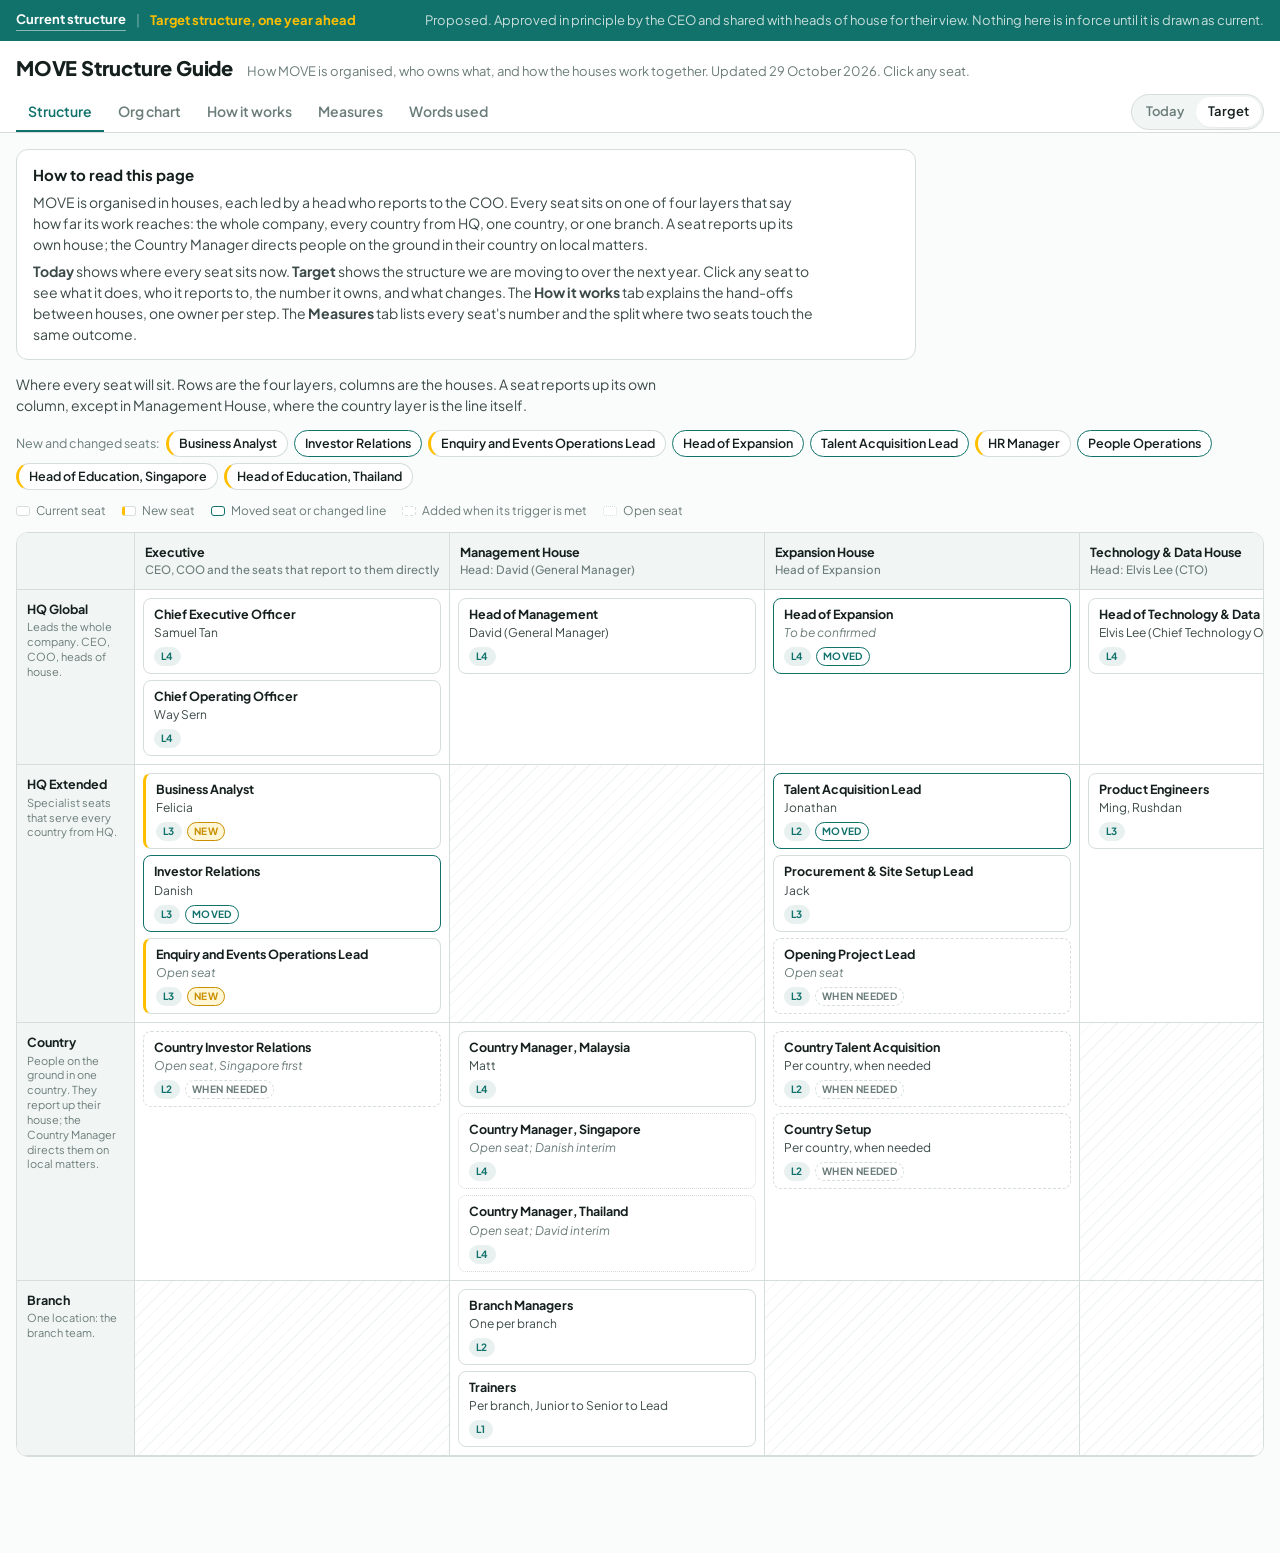
==== target.html @ ec3e0b4b "Target page: note strip no longer picks up the guide's amber note style; hero link to the target sty" ====
<!doctype html>
<html lang="en">
<head>
<meta charset="utf-8">
<meta name="viewport" content="width=device-width, initial-scale=1">
<meta name="robots" content="noindex, nofollow">
<link rel="icon" href="data:image/svg+xml,%3Csvg xmlns='http://www.w3.org/2000/svg' viewBox='0 0 32 32'%3E%3Crect width='32' height='32' rx='7' fill='%2311726B'/%3E%3C/svg%3E">
<style>[hidden]{display:none!important}</style>
</head>
<body>
<div class="sitenav"><a href="index.html">Current structure</a><span class="sep">|</span><span class="on">Target structure, one year ahead</span><span class="sitenote">Proposed. Approved in principle by the CEO and shared with heads of house for their view. Nothing here is in force until it is drawn as current.</span></div>
<style>
  .sitenav { font-family: 'Plus Jakarta Sans', -apple-system, BlinkMacSystemFont, 'Segoe UI', sans-serif; font-size: 13px; display: flex; flex-wrap: wrap; align-items: center; gap: 10px; padding: 10px max(16px, env(safe-area-inset-left, 0px)); background: #11726B; color: #E8F1F0; }
  .sitenav a { color: #fff; font-weight: 700; text-decoration: none; border-bottom: 1px solid rgba(255,255,255,.5); }
  .sitenav .sep { opacity: .5; }
  .sitenav .on { font-weight: 700; color: #FFBF00; }
  .sitenav .sitenote { flex-basis: 100%; opacity: .85; }
  @media (min-width: 900px) { .sitenav .sitenote { flex-basis: auto; margin-left: auto; text-align: right; } }
</style>
<title>MOVE Structure Guide</title>
<link rel="preconnect" href="https://fonts.googleapis.com">
<link rel="stylesheet" href="https://fonts.googleapis.com/css2?family=Plus+Jakarta+Sans:wght@400;500;600;700;800&display=swap">
<style>
  /* Layout: a layer-by-house grid (rows = the four layers, columns = houses), a drawer for the selected seat, tabs for flows, hiring order and rulings. */
  :root {
    --green: #11726B; --green-deep: #0B4F4A; --green-tint: #E8F1F0;
    --amber: #FFBF00; --amber-line: #C98F00; --amber-tint: #FFF6D6;
    --ink: #141F1E; --ink-2: #3B4A48; --muted: #6B7D7A;
    --line: #D5DEDC; --rule: #B5C2BF; --paper: #FFFFFF; --bg: #FAFBFB; --bg-2: #F1F5F4;
    --shadow: 0 1px 2px rgba(20,31,30,.04), 0 6px 20px -14px rgba(20,31,30,.18);
    --shadow-lift: 0 2px 4px rgba(20,31,30,.06), 0 14px 30px -14px rgba(20,31,30,.28);
    --font: 'Plus Jakarta Sans', -apple-system, BlinkMacSystemFont, 'Segoe UI', sans-serif;
    --radius: 10px;
  }
  @media (prefers-color-scheme: dark) {
    :root:not([data-theme="light"]) {
      color-scheme: dark;
      --green: #4FB3AA; --green-deep: #2E8B83; --green-tint: #15302D;
      --amber: #FFBF00; --amber-line: #E0B23A; --amber-tint: #3A2F10;
      --ink: #EEF3F2; --ink-2: #C2D0CE; --muted: #8FA3A0;
      --line: #273835; --rule: #3A4F4C; --paper: #121A19; --bg: #0C1312; --bg-2: #0F1816;
      --shadow: 0 1px 2px rgba(0,0,0,.4), 0 8px 24px -16px rgba(0,0,0,.8);
      --shadow-lift: 0 2px 4px rgba(0,0,0,.5), 0 16px 34px -16px rgba(0,0,0,.9);
    }
  }
  :root[data-theme="dark"] {
    color-scheme: dark;
    --green: #4FB3AA; --green-deep: #2E8B83; --green-tint: #15302D;
    --amber: #FFBF00; --amber-line: #E0B23A; --amber-tint: #3A2F10;
    --ink: #EEF3F2; --ink-2: #C2D0CE; --muted: #8FA3A0;
    --line: #273835; --rule: #3A4F4C; --paper: #121A19; --bg: #0C1312; --bg-2: #0F1816;
    --shadow: 0 1px 2px rgba(0,0,0,.4), 0 8px 24px -16px rgba(0,0,0,.8);
    --shadow-lift: 0 2px 4px rgba(0,0,0,.5), 0 16px 34px -16px rgba(0,0,0,.9);
  }
  * { box-sizing: border-box; }
  body { margin: 0; background: var(--bg); color: var(--ink); font-family: var(--font); font-size: 14px; line-height: 1.5; }
  body::before { content: ""; position: fixed; inset: 0 0 auto; height: env(safe-area-inset-top, 0px); z-index: 10; background: var(--paper); }
  .wrap { padding-left: max(16px, env(safe-area-inset-left, 0px)); padding-right: max(16px, env(safe-area-inset-right, 0px)); padding-block: 0 96px; max-width: 1480px; margin: 0 auto; }
  header.top { position: sticky; top: env(safe-area-inset-top, 0px); z-index: 5; background: var(--paper); border-bottom: 1px solid var(--line); }
  header.top .wrap { padding-block: 12px 0; }
  .brand { display: flex; align-items: baseline; gap: 14px; flex-wrap: wrap; }
  .brand h1 { margin: 0; font-size: 20px; font-weight: 800; letter-spacing: -.01em; }
  .brand .sub { color: var(--muted); font-size: 13px; }
  .bar { display: flex; align-items: center; justify-content: space-between; gap: 12px; flex-wrap: wrap; margin-top: 10px; }
  .tabs { display: flex; gap: 2px; flex-wrap: wrap; }
  .tab { appearance: none; background: none; border: 0; border-bottom: 2px solid transparent; padding: 8px 12px; font: inherit; font-weight: 600; color: var(--muted); cursor: pointer; }
  .tab[aria-selected="true"] { color: var(--green); border-bottom-color: var(--green); }
  .tab:focus-visible, button:focus-visible, select:focus-visible { outline: 2px solid var(--amber-line); outline-offset: 2px; }
  .seg { display: inline-flex; border: 1px solid var(--line); border-radius: 999px; padding: 2px; background: var(--bg-2); }
  .seg button { appearance: none; border: 0; background: none; font: inherit; font-weight: 600; font-size: 13px; padding: 5px 12px; border-radius: 999px; color: var(--muted); cursor: pointer; }
  .seg button[aria-pressed="true"] { background: var(--paper); color: var(--ink); box-shadow: var(--shadow); }

  .view { display: none; padding-top: 16px; }
  .view.active { display: block; }
  .lede { max-width: 68ch; color: var(--ink-2); margin: 0 0 14px; }
  .intro { background: var(--paper); border: 1px solid var(--line); border-radius: 12px; padding: 14px 16px; margin: 0 0 14px; max-width: 900px; }
  .intro h2 { margin: 0 0 6px; font-size: 15px; }
  .intro p { margin: 0 0 6px; color: var(--ink-2); max-width: 78ch; }
  .intro p:last-child { margin-bottom: 0; }

  .whatsnew { display: flex; flex-wrap: wrap; gap: 6px; align-items: center; margin: 0 0 12px; font-size: 12.5px; color: var(--muted); }
  .whatsnew:empty { display: none; }
  .whatsnew .wn { appearance: none; font: inherit; font-size: 12.5px; font-weight: 600; color: var(--ink); background: var(--paper); border: 1px solid var(--line); border-radius: 999px; padding: 3px 10px; cursor: pointer; }
  .whatsnew .wn.new { border-left: 3px solid var(--amber); }
  .whatsnew .wn.moved { border-color: var(--green); }
  .legend { display: flex; flex-wrap: wrap; gap: 8px 16px; font-size: 12px; color: var(--muted); margin: 0 0 12px; }
  .legend span { display: inline-flex; align-items: center; gap: 6px; }
  .legend i { width: 14px; height: 10px; border: 1px solid var(--line); border-radius: 3px; background: var(--paper); }
  .legend i.new { border-left: 3px solid var(--amber); }
  .legend i.moved { border-color: var(--green); }
  .legend i.trigger { border-style: dashed; }
  .legend i.open { border-style: dotted; }

  .gridwrap { overflow-x: auto; border: 1px solid var(--line); border-radius: 12px; background: var(--paper); }
  .grid { display: grid; grid-template-columns: 118px repeat(var(--cols), minmax(176px, 1fr)); min-width: max-content; }
  .grid > div { border-bottom: 1px solid var(--line); border-right: 1px solid var(--line); min-width: 0; }
  .grid .hh { position: sticky; top: 0; background: var(--bg-2); padding: 10px 10px; font-weight: 700; font-size: 12.5px; z-index: 1; }
  .grid .hh small { display: block; font-weight: 500; color: var(--muted); font-size: 11.5px; }
  .grid .lh { position: sticky; left: 0; background: var(--bg-2); padding: 10px; z-index: 2; }
  .grid .lh b { display: block; font-size: 12.5px; }
  .grid .lh small { display: block; color: var(--muted); font-size: 11px; line-height: 1.35; margin-top: 2px; }
  .grid .cell { padding: 8px; display: flex; flex-direction: column; gap: 6px; background: var(--paper); }
  .grid .cell.empty { background: repeating-linear-gradient(135deg, transparent 0 8px, var(--bg-2) 8px 9px); }
  .grid .corner { background: var(--bg-2); position: sticky; left: 0; top: 0; z-index: 3; }

  .seat { text-align: left; width: 100%; appearance: none; font: inherit; color: var(--ink); background: var(--paper); border: 1px solid var(--line); border-radius: 8px; padding: 7px 9px 7px 10px; cursor: pointer; display: flex; flex-direction: column; gap: 2px; position: relative; transition: box-shadow .15s, transform .15s; }
  .seat:hover { box-shadow: var(--shadow-lift); transform: translateY(-1px); }
  .seat.selected { outline: 2px solid var(--green); outline-offset: 1px; }
  .seat .r { font-weight: 700; font-size: 12.5px; line-height: 1.3; }
  .seat .h { font-size: 12px; color: var(--ink-2); }
  .seat .h.open { color: var(--muted); font-style: italic; }
  .seat .m { display: flex; gap: 5px; flex-wrap: wrap; margin-top: 3px; }
  .chip { display: inline-block; font-size: 10px; font-weight: 700; letter-spacing: .04em; text-transform: uppercase; padding: 1px 6px; border-radius: 999px; border: 1px solid var(--line); color: var(--muted); }
  .chip.lvl { color: var(--green); border-color: var(--green-tint); background: var(--green-tint); }
  .chip.new { color: var(--amber-line); border-color: var(--amber-line); background: var(--amber-tint); }
  .chip.moved { color: var(--green); border-color: var(--green); }
  .chip.trigger { border-style: dashed; }
  .chip.whatif { color: var(--paper); background: var(--green); border-color: var(--green); }
  .seat.new { border-left: 3px solid var(--amber); }
  .seat.moved { border-color: var(--green); }
  .seat.trigger { border-style: dashed; }
  .seat.open { border-style: dotted; }
  .seat.lapses { opacity: .55; }
  .seat.external, .seat.status { background: var(--bg-2); }
  .seat.whatif { box-shadow: 0 0 0 2px var(--green) inset; }

  .stack { display: none; flex-direction: column; gap: 14px; }
  .stack .house { border: 1px solid var(--line); border-radius: 12px; background: var(--paper); overflow: hidden; }
  .stack .house h3 { margin: 0; padding: 10px 12px; background: var(--bg-2); font-size: 14px; }
  .stack .house h3 small { display: block; font-weight: 500; color: var(--muted); font-size: 12px; }
  .stack .lay { padding: 8px 12px 10px; border-top: 1px solid var(--line); }
  .stack .lay .ll { font-size: 11px; text-transform: uppercase; letter-spacing: .06em; color: var(--muted); font-weight: 700; margin-bottom: 6px; }
  .stack .lay .seats { display: flex; flex-direction: column; gap: 6px; }
  @media (max-width: 760px) { .gridwrap { display: none; } .stack { display: flex; } }

  .drawer { position: fixed; top: env(safe-area-inset-top, 0px); right: 0; bottom: 0; width: min(420px, 100%); background: var(--paper); border-left: 1px solid var(--line); box-shadow: var(--shadow-lift); transform: translateX(105%); transition: transform .2s ease; z-index: 20; display: flex; flex-direction: column; padding-right: env(safe-area-inset-right, 0px); }
  .drawer.open { transform: none; }
  @media (prefers-reduced-motion: reduce) { .drawer, .seat { transition: none; } }
  .drawer .dh { padding: 14px 16px 10px; border-bottom: 1px solid var(--line); display: flex; justify-content: space-between; gap: 10px; align-items: flex-start; }
  .drawer .dh h2 { margin: 0; font-size: 17px; line-height: 1.25; }
  .drawer .dh .who { color: var(--ink-2); margin-top: 2px; }
  .drawer .close { appearance: none; border: 1px solid var(--line); background: var(--paper); border-radius: 999px; width: 30px; height: 30px; font: inherit; cursor: pointer; color: var(--ink); flex: none; }
  .drawer .db { overflow-y: auto; padding: 12px 16px 24px; display: flex; flex-direction: column; gap: 14px; }
  .kv { display: grid; grid-template-columns: 96px 1fr; gap: 4px 10px; font-size: 13px; }
  .kv dt { color: var(--muted); }
  .kv dd { margin: 0; }
  .sec h4 { margin: 0 0 6px; font-size: 11px; text-transform: uppercase; letter-spacing: .06em; color: var(--muted); }
  .sec ul { margin: 0; padding-left: 18px; }
  .sec li { margin: 3px 0; }
  .note { background: var(--amber-tint); border: 1px solid var(--amber-line); border-radius: 8px; padding: 8px 10px; font-size: 13px; }
  .note.green { background: var(--green-tint); border-color: var(--green); }
  .note.internal { background: var(--bg-2); border-color: var(--line); }
  .flowlink { display: inline-block; margin: 2px 6px 2px 0; font-size: 12.5px; font-weight: 600; color: var(--green); background: none; border: 1px solid var(--green); border-radius: 999px; padding: 3px 10px; cursor: pointer; font-family: inherit; }
  .whatif-box { border: 1px solid var(--line); border-radius: 10px; padding: 10px 12px; background: var(--bg-2); }
  .whatif-box h4 { margin: 0 0 6px; font-size: 11px; text-transform: uppercase; letter-spacing: .06em; color: var(--muted); }
  .whatif-box label { display: grid; grid-template-columns: 86px 1fr; align-items: center; gap: 8px; font-size: 13px; margin: 6px 0; }
  .whatif-box select { font: inherit; font-size: 13px; padding: 5px 8px; border: 1px solid var(--line); border-radius: 6px; background: var(--paper); color: var(--ink); min-width: 0; width: 100%; }
  .btn { appearance: none; font: inherit; font-weight: 600; font-size: 13px; padding: 6px 12px; border-radius: 8px; border: 1px solid var(--line); background: var(--paper); color: var(--ink); cursor: pointer; }
  .btn.primary { background: var(--green); border-color: var(--green); color: #fff; }
  .btn.small { font-size: 12px; padding: 4px 10px; }
  .row { display: flex; gap: 8px; flex-wrap: wrap; align-items: center; }

  .changes { position: fixed; left: 0; right: 0; bottom: 0; z-index: 15; background: var(--paper); border-top: 1px solid var(--line); box-shadow: var(--shadow-lift); padding-left: max(16px, env(safe-area-inset-left, 0px)); padding-right: max(16px, env(safe-area-inset-right, 0px)); padding-block: 10px calc(10px + env(safe-area-inset-bottom, 0px)); display: none; }
  .changes.on { display: block; }
  .changes .in { max-width: 1480px; margin: 0 auto; display: flex; gap: 10px; align-items: center; flex-wrap: wrap; justify-content: space-between; }
  .changes .list { font-size: 12.5px; color: var(--ink-2); flex: 1 1 320px; min-width: 0; }
  .changes .list div { padding: 1px 0; }
  .toast { position: fixed; left: 50%; bottom: calc(70px + env(safe-area-inset-bottom, 0px)); transform: translateX(-50%); background: var(--ink); color: var(--paper); padding: 8px 14px; border-radius: 999px; font-size: 13px; z-index: 30; }

  .flows { display: grid; grid-template-columns: 240px 1fr; gap: 16px; }
  @media (max-width: 860px) { .flows { grid-template-columns: 1fr; } }
  .flownav { display: flex; flex-direction: column; gap: 4px; }
  .flownav button { text-align: left; appearance: none; font: inherit; font-weight: 600; background: var(--paper); border: 1px solid var(--line); border-radius: 8px; padding: 8px 10px; cursor: pointer; color: var(--ink-2); }
  .flownav button[aria-selected="true"] { border-color: var(--green); color: var(--green); background: var(--green-tint); }
  .flowbody { background: var(--paper); border: 1px solid var(--line); border-radius: 12px; padding: 18px 20px; min-width: 0; }
  .flowbody h2 { margin: 0 0 4px; font-size: 19px; text-wrap: balance; }
  .flowbody .why { color: var(--ink-2); margin: 0 0 14px; max-width: 68ch; }
  .steps { list-style: none; margin: 0 0 16px; padding: 0; display: flex; flex-direction: column; gap: 0; counter-reset: s; }
  .steps li { display: grid; grid-template-columns: 34px 150px 1fr; gap: 10px; padding: 10px 0; border-top: 1px solid var(--line); align-items: start; }
  .steps li:first-child { border-top: 0; }
  .steps li::before { counter-increment: s; content: counter(s); width: 26px; height: 26px; border-radius: 999px; background: var(--green-tint); color: var(--green); font-weight: 800; font-size: 12.5px; display: grid; place-items: center; }
  .steps .own { font-weight: 700; font-size: 13px; }
  .steps .act { color: var(--ink-2); min-width: 0; }
  @media (max-width: 560px) { .steps li { grid-template-columns: 30px 1fr; } .steps .act { grid-column: 2; } }
  .rules h4 { margin: 0 0 6px; font-size: 11px; text-transform: uppercase; letter-spacing: .06em; color: var(--muted); }
  .rules ul { margin: 0; padding-left: 18px; }
  .rules li { margin: 4px 0; max-width: 72ch; }
  .layers { display: grid; grid-template-columns: repeat(auto-fit, minmax(210px, 1fr)); gap: 10px; margin-bottom: 14px; }
  .layers .lc { border: 1px solid var(--line); border-radius: 10px; padding: 10px 12px; background: var(--bg-2); }
  .layers .lc b { display: block; margin-bottom: 2px; }
  .layers .lc small { color: var(--muted); display: block; }
  .layers .lc p { margin: 6px 0 0; font-size: 13px; color: var(--ink-2); }

  .hire { list-style: none; margin: 0; padding: 0; display: flex; flex-direction: column; gap: 8px; }
  .hire li { display: grid; grid-template-columns: 34px 1fr; gap: 10px; background: var(--paper); border: 1px solid var(--line); border-radius: 10px; padding: 10px 12px; }
  .hire .n { width: 26px; height: 26px; border-radius: 999px; background: var(--green); color: #fff; font-weight: 800; display: grid; place-items: center; font-size: 12.5px; }
  .hire .t { font-weight: 700; }
  .hire .t small { font-weight: 500; color: var(--muted); margin-left: 6px; }
  .hire p { margin: 3px 0 0; color: var(--ink-2); max-width: 78ch; }
  .hire .trig { margin-top: 4px; font-size: 12.5px; }
  .hire .trig b { color: var(--amber-line); }

  table.rul { width: 100%; border-collapse: collapse; background: var(--paper); border: 1px solid var(--line); border-radius: 12px; overflow: hidden; font-size: 13px; }
  table.rul th, table.rul td { text-align: left; padding: 9px 11px; border-bottom: 1px solid var(--line); vertical-align: top; }
  table.rul th { background: var(--bg-2); font-size: 11.5px; text-transform: uppercase; letter-spacing: .05em; color: var(--muted); }
  .tablewrap { overflow-x: auto; }
  .src { font-size: 12px; color: var(--muted); margin-top: 16px; max-width: 80ch; }
  /* org chart tree */
  .legend .zoom { margin-left: auto; gap: 4px; }
  .ocwrap { overflow: auto; border: 1px solid var(--line); border-radius: 12px; background: var(--paper); padding: 18px; }
  .ocscale { transform-origin: top left; }
  .oc { position: relative; display: inline-block; min-width: 100%; }
  .oclines { position: absolute; inset: 0; width: 100%; height: 100%; pointer-events: none; overflow: visible; }
  .oclines path { fill: none; stroke: var(--rule, #C3CECC); stroke-width: 1.5; }
  .oclines path.dashed { stroke-dasharray: 4 4; }
  .octop { display: flex; flex-direction: column; align-items: center; gap: 28px; position: relative; }
  .ocrow { display: flex; gap: 16px; align-items: flex-start; justify-content: center; }
  .occols { display: flex; gap: 14px; align-items: flex-start; }
  .occol { width: 178px; flex: none; display: flex; flex-direction: column; gap: 8px; }
  .ochouse { font-size: 10.5px; font-weight: 800; letter-spacing: .08em; text-transform: uppercase; color: var(--green); border-bottom: 2px solid var(--green); padding-bottom: 3px; margin-bottom: 2px; min-height: 30px; display: flex; align-items: flex-end; }
  .ochouse.plain { color: var(--muted); border-bottom-color: var(--line); }
  .ob { text-align: left; appearance: none; font: inherit; color: var(--ink); background: var(--paper); border: 1px solid var(--line); border-radius: 8px; padding: 6px 8px; cursor: pointer; display: flex; flex-direction: column; gap: 1px; width: 178px; }
  .ob:hover { box-shadow: var(--shadow-lift); }
  .ob .r { font-weight: 700; font-size: 12px; line-height: 1.25; }
  .ob .h { font-size: 11px; color: var(--ink-2); line-height: 1.3; }
  .ob .h.open { color: var(--muted); font-style: italic; }
  .ob .hat { font-size: 10px; color: var(--muted); border-top: 1px dashed var(--line); margin-top: 3px; padding-top: 2px; }
  .ob .m { display: flex; gap: 4px; flex-wrap: wrap; margin-top: 2px; }
  .ob.head { background: var(--green-tint); border-color: var(--green); }
  .ob.exec { background: var(--green); border-color: var(--green); color: #fff; }
  .ob.exec .h { color: #E8F1F0; }
  .ob.exec .chip.lvl { background: rgba(255,255,255,.18); color: #fff; border-color: transparent; }
  .ob.new { border-left: 3px solid var(--amber); }
  .ob.moved { border-color: var(--green); border-width: 1.5px; }
  .ob.trigger { border-style: dashed; }
  .ob.open { border-style: dotted; }
  .ob.lapses { opacity: .55; }
  .ob.external { background: var(--bg-2); }
  .ob.d1 { width: 164px; margin-left: 14px; }
  .ob.d2 { width: 150px; margin-left: 28px; }
  .ob.d3 { width: 136px; margin-left: 42px; }
  .ob.d4 { width: 122px; margin-left: 56px; }
  .mh { font-size: 14px; margin: 18px 0 8px; }
  .bn { display: grid; grid-template-columns: repeat(auto-fit, minmax(300px, 1fr)); gap: 10px; }
  .bn div.card { background: var(--paper); border: 1px solid var(--line); border-radius: 10px; padding: 12px 14px; font-size: 13px; }
  .bn .card b { display: block; font-size: 14px; margin-bottom: 4px; }
  .bn .card p { margin: 4px 0; color: var(--ink-2); }
  .bn .card p em { font-style: normal; color: var(--muted); }
  .sbbar { display: flex; justify-content: space-between; gap: 12px; flex-wrap: wrap; align-items: center; margin: 0 0 10px; }
  .sbform { display: flex; gap: 6px; flex-wrap: wrap; align-items: center; }
  .sbform input, .sbform select, .sbedit input { font: inherit; font-size: 13px; padding: 6px 8px; border: 1px solid var(--line); border-radius: 6px; background: var(--paper); color: var(--ink); min-width: 0; }
  .sbform input { width: 200px; max-width: 100%; }
  .sbedit { display: flex; gap: 6px; flex-wrap: wrap; align-items: center; background: var(--green-tint); border: 1px solid var(--green); border-radius: 10px; padding: 8px 10px; margin: 0 0 10px; font-size: 13px; }
  .sbedit input { width: 180px; }
  .sbwrap { overflow-x: auto; border: 1px solid var(--line); border-radius: 12px; background: var(--paper); }
  .seat.draft { border-left: 3px solid var(--amber); border-style: dashed; }
  .seat.picked { outline: 2px solid var(--green); outline-offset: 1px; }
  .seat[draggable="true"] { cursor: grab; }
  .grid .cell.over { background: var(--green-tint); }
  .grid .cell.target { cursor: copy; }
  .kpi-list { margin: 0; padding-left: 18px; }
  .kpi-list li { margin: 3px 0; }
  .glossary { display: grid; grid-template-columns: repeat(auto-fit, minmax(260px, 1fr)); gap: 10px; }
  .glossary div { background: var(--paper); border: 1px solid var(--line); border-radius: 10px; padding: 10px 12px; font-size: 13px; }
  .glossary b { display: block; margin-bottom: 2px; }
</style>

<header class="top">
  <div class="wrap">
    <div class="brand">
      <h1 id="pageTitle">MOVE Structure Explorer</h1>
      <span class="sub" id="pageSub"></span>
    </div>
    <div class="bar">
      <div class="tabs" role="tablist">
        <button class="tab" role="tab" data-view="structure" aria-selected="true">Structure</button>
        <button class="tab" role="tab" data-view="orgchart" aria-selected="false">Org chart</button>
        <button class="tab" role="tab" data-view="flows" aria-selected="false">How it works</button>
        <button class="tab" role="tab" data-view="measures" aria-selected="false">Measures</button>
        <button class="tab" role="tab" data-view="glossary" aria-selected="false">Words used</button>

      </div>
      <div class="seg" id="modeSeg" role="group" aria-label="View">
        <button id="modeToday" aria-pressed="false">Today</button>
        <button id="modeTarget" aria-pressed="true">Target</button>
      </div>
    </div>
  </div>
</header>

<div class="wrap">
  <section class="view active" id="view-structure">
    <div class="intro">
      <h2>How to read this page</h2>
      <p>MOVE is organised in houses, each led by a head who reports to the COO. Every seat sits on one of four layers that say how far its work reaches: the whole company, every country from HQ, one country, or one branch. A seat reports up its own house; the Country Manager directs people on the ground in their country on local matters.</p>
      <p><b>Today</b> shows where every seat sits now. <b>Target</b> shows the structure we are moving to over the next year. Click any seat to see what it does, who it reports to, the number it owns, and what changes. The <b>How it works</b> tab explains the hand-offs between houses, one owner per step. The <b>Measures</b> tab lists every seat's number and the split where two seats touch the same outcome.</p>
    </div>
    <p class="lede" id="structureLede"></p>
    <div class="whatsnew" id="whatsnew"></div>
    <div class="legend">
      <span><i></i> Current seat</span>
      <span><i class="new"></i> New seat</span>
      <span><i class="moved"></i> Moved seat or changed line</span>
      <span><i class="trigger"></i> Added when its trigger is met</span>
      <span><i class="open"></i> Open seat</span>
    </div>
    <div class="gridwrap"><div class="grid" id="grid"></div></div>
    <div class="stack" id="stack"></div>
  </section>

  <section class="view" id="view-orgchart">
    <p class="lede" id="ocLede">The same seats drawn as a tree with reporting lines. Each house stacks downward under its head; a line from the left edge of a box leads to the seats that report to it. Click any box for its card.</p>
    <div class="legend">
      <span><i></i> Current seat</span>
      <span><i class="new"></i> New seat</span>
      <span><i class="moved"></i> Moved seat or changed line</span>
      <span><i class="trigger"></i> Added when its trigger is met</span>
      <span><i class="open"></i> Open seat</span>
      <span class="zoom">Zoom <button class="btn small" data-zoom="0.6" type="button">60%</button><button class="btn small" data-zoom="0.8" type="button">80%</button><button class="btn small" data-zoom="1" type="button">100%</button></span>
    </div>
    <div class="ocwrap"><div class="ocscale" id="ocScale"><div class="oc" id="oc"><svg class="oclines" id="ocLines"></svg></div></div></div>
    <p class="src">Country specialists in every house report up their own house; the Country Manager of their country directs them on local matters. Edu-trainers are based in branches and take branch matters from the Branch Manager. Branch Pioneer is a status a Branch Manager carries, not a seat.</p>
  </section>

  <section class="view" id="view-flows">
    <p class="lede">The hand-offs that make the structure work. Each chain has one owner per step, so a hand-over is never a gap. Every seat's card links to the chains it takes part in.</p>
    <div class="flows">
      <nav class="flownav" id="flownav"></nav>
      <article class="flowbody" id="flowbody"></article>
    </div>
  </section>

  <section class="view" id="view-measures">
    <p class="lede">Every seat owns its numbers, and no number has two owners. For each seat, its own outcomes come first (what it holds whatever anyone else does), then what it owes another seat by a date. Where two seats touch the same outcome, the split below says which part each one owns, so the two numbers pull in the same direction instead of against each other.</p>
    <h3 class="mh">The number each seat owns</h3>
    <div class="tablewrap"><table class="rul" id="kpiTable"><thead><tr><th>Seat</th><th>House</th><th>Owns the number for</th></tr></thead><tbody></tbody></table></div>
    <h3 class="mh">Where two seats touch the same outcome</h3>
    <div class="tablewrap"><table class="rul" id="conflictTable"><thead><tr><th>Outcome</th><th>Seat A owns</th><th>Seat B owns</th><th>Why the split holds</th></tr></thead><tbody></tbody></table></div>
  </section>

  <section class="view" id="view-glossary">
    <p class="lede">Short definitions of the words this page uses.</p>
    <div class="glossary" id="glossary"></div>
  </section>


</div>

<aside class="drawer" id="drawer" aria-hidden="true">
  <div class="dh">
    <div><h2 id="dTitle"></h2><div class="who" id="dWho"></div></div>
    <button class="close" id="dClose" aria-label="Close">×</button>
  </div>
  <div class="db" id="dBody"></div>
</aside>

<div class="changes" id="changes">
  <div class="in">
    <div class="list" id="changeList"></div>
    <div class="row">
      <button class="btn small" id="copyChanges">Copy changes</button>
      <button class="btn small" id="resetChanges">Reset</button>
    </div>
  </div>
</div>

<script>
(function () {
  'use strict';

  // 'leadership' shows everything, including open personnel questions, the hiring order and the rulings.
  // 'team' shows the structure and how it works, in plain language, with nothing that is still being decided about a named person.
  const AUDIENCE = 'team';
  const TEAM = AUDIENCE === 'team';

  // DATA START (built from the leadership source; do not edit here)
  const LAYERS = [
   {
    "id": "global",
    "name": "HQ Global",
    "sub": "Leads the whole company. CEO, COO, heads of house."
   },
   {
    "id": "extended",
    "name": "HQ Extended",
    "sub": "Specialist seats that serve every country from HQ."
   },
   {
    "id": "country",
    "name": "Country",
    "sub": "People on the ground in one country. They report up their house; the Country Manager directs them on local matters."
   },
   {
    "id": "branch",
    "name": "Branch",
    "sub": "One location: the branch team."
   }
  ];
  const HOUSES = [
   {
    "id": "exec",
    "name": "Executive",
    "sub": "CEO, COO and the seats that report to them directly"
   },
   {
    "id": "mgmt",
    "name": "Management House",
    "sub": "Head: David (General Manager)"
   },
   {
    "id": "exp",
    "name": "Expansion House",
    "sub": "Head of Expansion"
   },
   {
    "id": "tech",
    "name": "Technology & Data House",
    "sub": "Head: Elvis Lee (CTO)"
   },
   {
    "id": "mkt",
    "name": "Marketing House",
    "sub": "Head: Hitomi (Marketing Director)"
   },
   {
    "id": "fin",
    "name": "Finance House",
    "sub": "Head: Jason (Finance Director)"
   },
   {
    "id": "pc",
    "name": "People & Culture House",
    "sub": "Head: Jamie (P&C Director)"
   },
   {
    "id": "edu",
    "name": "Education House",
    "sub": "Head: the Education Council"
   }
  ];
  const SEATS = [
   {
    "id": "ceo",
    "role": "Chief Executive Officer",
    "holder": "Samuel Tan",
    "house": "exec",
    "layer": "global",
    "level": "L4",
    "reportsTo": "Board",
    "status": "current",
    "today": {},
    "about": "Sets the strategy, holds the external relationships and the board, and approves the shape of the company: any new head-of-house seat, any seat reporting to the CEO or the COO, pay above the band for a tier, and any scheme that binds more than one role.",
    "duties": [
     "Spokesperson for press and investors at group level.",
     "Approves the target chart on this page."
    ]
   },
   {
    "id": "coo",
    "role": "Chief Operating Officer",
    "holder": "Way Sern",
    "house": "exec",
    "layer": "global",
    "level": "L4",
    "reportsTo": "CEO",
    "status": "current",
    "today": {},
    "about": "Every house reports to the COO. Approves seats inside a house within the agreed headcount and budget, sets the pay bands, and settles anything two heads of house cannot settle between them.",
    "duties": [
     "Owns the operating model: who owns what, and how work moves between houses.",
     "Three seats report here directly besides the heads of house: the Business Analyst, Investor Relations, and the Enquiry and Events Operations Lead."
    ]
   },
   {
    "id": "ba",
    "role": "Business Analyst",
    "holder": "Felicia",
    "house": "exec",
    "layer": "extended",
    "level": "L3",
    "reportsTo": "COO",
    "status": "new",
    "today": null,
    "about": "A six-month assignment, reviewed at month three, holding at most two projects at a time. The analyst maps how a piece of work actually runs, measures it, names the gap, proposes the owner and the fix, writes it down, and checks later that it held. The analyst proposes; the head of house decides; the COO settles anything that crosses houses.",
    "duties": [
     "Project 1: the opening requisition and launch calendar as a working tool, with every stage gate and its owner, so each new location runs off the same calendar.",
     "Project 2: the enquiry routing table, the monthly enquiry measures and the test run after each Captain change, held until the Enquiry and Events Operations Lead is in seat and handed over on that person's first day."
    ],
    "caretaker": "May hold a piece of work that has no owner for at most 60 days, with a named head of house taking it over on a date set on day one.",
    "flows": [
     "opening",
     "enquiries"
    ]
   },
   {
    "id": "ir",
    "role": "Investor Relations",
    "holder": "Danish",
    "house": "exec",
    "layer": "extended",
    "level": "L3",
    "reportsTo": "COO",
    "status": "moved",
    "today": {
     "house": "exp",
     "layer": "extended",
     "reportsTo": "Head of Expansion"
    },
    "about": "Owns the investor relationship for the life of every branch: finding, qualifying, pitching and closing investors for each opening, then the reporting, studio tours, investor events and any change of stake afterwards. A seat under the COO rather than part of Expansion or Finance, because Expansion's job ends on opening day and Finance's job is the numbers and the controls. It becomes a house only when it has three permanent people and its own budget line.",
    "duties": [
     "Accountable for the capital being in place by the date in Expansion's requisition.",
     "Takes the instrument, the entity and the controls from Finance before a raise, and the branch numbers from Finance on a fixed date each month afterwards.",
     "Leads investor meets, open days and studio tours; the country team hosts them.",
     "Serves the sister company Tribuo on request under a service agreement, with MOVE's needs first."
    ],
    "country": "A second Investor Relations person based where the raises are, Singapore first, once raises or investor events run in two countries in the same quarter. The lead keeps the investor register, the pitch standard and the reporting; the country person runs the raise and the events there.",
    "flows": [
     "capital",
     "opening"
    ]
   },
   {
    "id": "ir_c",
    "role": "Country Investor Relations",
    "holder": "Open seat, Singapore first",
    "house": "exec",
    "layer": "country",
    "level": "L2",
    "reportsTo": "Investor Relations",
    "status": "trigger",
    "today": null,
    "about": "A second Investor Relations person based in the country where the raises are. Runs the raise, the investor meets, open days and studio tours there to the lead's standard; the lead keeps the investor register, the pitch standard and the reporting. Until the seat exists, the Country Manager's team hosts events when Investor Relations asks, and local compliance sits with Finance's country entity.",
    "trigger": "Raises or investor events in two countries in the same quarter, which the 2027 opening plan already implies. Expected early 2027, Singapore first."
   },
   {
    "id": "hom",
    "role": "Head of Management",
    "holder": "David (General Manager)",
    "house": "mgmt",
    "layer": "global",
    "level": "L4",
    "reportsTo": "COO",
    "status": "current",
    "today": {},
    "about": "Runs the branches through the Country Managers and owns the client journey from enrolment to renewal. Appoints the Branch Manager for every new location and co-signs every new site with Expansion.",
    "duties": [
     "Holds the Thailand Country Manager seat until it is filled.",
     "Country Managers own and answer new enquiries; the Enquiry and Events Operations Lead, under the COO, runs the routing and the response rule they work to."
    ]
   },
   {
    "id": "eeo",
    "role": "Enquiry and Events Operations Lead",
    "holder": "Open seat",
    "house": "exec",
    "layer": "extended",
    "level": "L3",
    "reportsTo": "COO",
    "status": "new",
    "today": null,
    "about": "One operations seat for the two things every house touches but nobody ran: enquiries and events. It owns the system and the logistics; the content stays with whoever the enquiry or the event belongs to. It coordinates with every enquiry owner and every requesting house, routes and directs, and is measured on its own numbers: response rule met, routing accuracy, events delivered to brief. It does not answer enquiries, and it does not run an event's programme. A direct seat under the COO, because it serves every house and no single house owns it.",
    "scale": "The seat plans; it does not host. Every event has a named on-the-day lead from the country team (the Country Manager's team, or Talent Acquisition's country person for a career day), who runs the run-sheet on site. The seat prepares each event remotely from the playbook, holds a checklist call with each on-the-day lead the day before, is on call during the event, and collects the report after. Three seminars in three countries on one weekend are three run-sheets and three on-the-day leads, not three flights. The seat travels only for a first-of-its-kind event or a format it is still writing the playbook for. That is why the Country Manager directs country people on local matters: the country team has to own the day.",
    "career": "From here the seat can grow three ways. Up: Head of Client Experience, leading a response team and an events team if the volume ever justifies them (a house when it reaches three permanent people with a budget line). Across: Country Manager, because the seat learns every enquiry type, every branch and every client journey. Sideways: the coordination lane, Opening Project Lead or Business Analyst. On the Growth Map the seat is L3; a team lead is L4.",
    "duties": [
     "Enquiries: the routing table (which type of enquiry goes to which owner), the response rule across every inbox and the check that it is met, the automation and Captain content, the change log, and the monthly measures.",
     "Events: the one calendar for the company; the playbook for setting an event up (venue, seating, AV, materials, run-sheet, roles on the day); registration through the standard form with the consent gate; the enquiry side of every event (registration link, routing and auto-replies in Chatwoot); coordination with the country team on the day; attendance and outcome reported afterwards.",
     "How a request works: the house that wants the event brings the brief, the speakers and the content (Talent Acquisition for a career day, Marketing for a client seminar, Education for a coach workshop). This seat turns the brief into the date, the venue, the registration link, the Chatwoot set-up and the run-sheet, and hands back a report.",
     "Writes what is needed; Technology & Data builds it. Splits into two seats when events run weekly in more than one country."
    ],
    "flows": [
     "enquiries",
     "events"
    ]
   },
   {
    "id": "cm_my",
    "role": "Country Manager, Malaysia",
    "holder": "Matt",
    "house": "mgmt",
    "layer": "country",
    "level": "L4",
    "reportsTo": "Head of Management",
    "status": "current",
    "today": {},
    "about": "Senior-most Country Manager. Runs the Malaysian branches through the Branch Managers and owns conversion, renewal and branch performance there. Owns and answers new enquiries for Malaysia.",
    "duties": [
     "Co-signs new sites in Malaysia with Expansion.",
     "Directs people on the ground from other houses on local matters.",
     "Raises replacement and growth headcount requests to Talent Acquisition."
    ]
   },
   {
    "id": "cm_sg",
    "role": "Country Manager, Singapore",
    "holder": "Open seat; Danish interim",
    "house": "mgmt",
    "layer": "country",
    "level": "L4",
    "reportsTo": "Head of Management",
    "status": "open",
    "today": {},
    "about": "Runs the Singapore branches through the Branch Managers once filled, and owns and answers new enquiries for Singapore. Until then Danish holds it."
   },
   {
    "id": "cm_th",
    "role": "Country Manager, Thailand",
    "holder": "Open seat; David interim",
    "house": "mgmt",
    "layer": "country",
    "level": "L4",
    "reportsTo": "Head of Management",
    "status": "open",
    "today": {},
    "about": "Runs the Thai branches through the Branch Managers once filled. David holds it until then and delegates the Thailand enquiry seat to Wiwit. Filling it is the trigger for every Thailand country specialist in other houses.",
    "trigger": "Target: in seat before the first 2027 opening in Thailand, with the Head of Education, Thailand appointed alongside. The search starts once the Singapore seat is settled."
   },
   {
    "id": "bm",
    "role": "Branch Managers",
    "holder": "One per branch",
    "house": "mgmt",
    "layer": "branch",
    "level": "L2",
    "reportsTo": "Country Manager",
    "status": "current",
    "today": {},
    "about": "Runs the branch: the team, the schedule, conduct and the numbers. Decides who is hired for the branch after the manager interview; Education's proficiency test is a pass-or-fail gate before that. Directs the whole branch team on branch matters, including the Edu-trainer based there.",
    "duties": [
     "Once a new site is confirmed, Management appoints which manager becomes Branch Manager of that location. The manager stays under the Country Manager throughout the opening and is paid as normal. Branch Pioneer is a status the manager carries, not a seat.",
     "Pre-launch sales and the first clients of a new location sit with the appointed Branch Manager and the Country Manager.",
     "The manager walks the unit and never signs the tenancy."
    ],
    "flows": [
     "opening"
    ]
   },
   {
    "id": "tr",
    "role": "Trainers",
    "holder": "Per branch, Junior to Senior to Lead",
    "house": "mgmt",
    "layer": "branch",
    "level": "L1",
    "reportsTo": "Branch Manager",
    "status": "current",
    "today": {},
    "about": "Coaches clients. The coaching method comes from Education through the branch Edu-trainer; doing the job to standard is trained by Management."
   },
   {
    "id": "hoe",
    "role": "Head of Expansion",
    "holder": "To be confirmed",
    "house": "exp",
    "layer": "global",
    "level": "L4",
    "reportsTo": "COO",
    "status": "moved",
    "today": {
     "reportsTo": "COO"
    },
    "about": "Owns where and when MOVE opens next: the location strategy and the pipeline of sites and countries, the site decision with Management's co-sign, the opening budget, and the dated requisition for every opening (site, date, capital need, coaches by date). Decides go or no-go at each gate and hands the branch to Management on opening day. Accountable for opening on time. Day-to-day execution sits with Procurement & Site Setup and the Opening Project Lead; until that seat exists, the head also tracks every stage.",
    "duties": [
     "Standing goal: studios opened per year, with the pipeline of sites behind it.",
     "Line manager of Talent Acquisition, Procurement & Site Setup and the Opening Project Lead.",
     "Leads the investor pitch with Investor Relations alongside; does not own the Investor Relations seat."
    ],
    "flows": [
     "opening",
     "capital",
     "talent"
    ]
   },
   {
    "id": "ta",
    "role": "Talent Acquisition Lead",
    "holder": "Jonathan",
    "house": "exp",
    "layer": "extended",
    "level": "L2",
    "reportsTo": "Head of Expansion",
    "status": "moved",
    "today": {
     "house": "pc",
     "layer": "extended",
     "reportsTo": "Head of People & Culture"
    },
    "about": "Works like a recruitment agency inside the company. Takes headcount requests from Expansion (new openings) and from Management (replacements and growth), finds candidates, and delivers them to the hiring gates. Its number is hires who pass the gates and sign, against the requests, by the date.",
    "duties": [
     "Sourcing: campaigns, ads, social media, career days and physical seminars, and partnerships with universities, sports clubs and fitness communities.",
     "Country people, or coach-contractors hosting career talks, do the on-the-ground part in each country.",
     "Refill: a hire who leaves inside probation is replaced without counting again.",
     "Marketing supports the campaigns as a service.",
     "Serves the sister company Tribuo on request under a service agreement, with MOVE's needs first."
    ],
    "flows": [
     "talent",
     "opening"
    ]
   },
   {
    "id": "setup",
    "role": "Procurement & Site Setup Lead",
    "holder": "Jack",
    "house": "exp",
    "layer": "extended",
    "level": "L3",
    "reportsTo": "Head of Expansion",
    "status": "current",
    "today": {},
    "about": "Site scouting support, fit-out, procurement and setup for every opening, in every country, from HQ. Runs the tenancy process for each site: negotiates the terms with the landlord, puts the commitment to Finance for its check under the Approval Limits Policy, and arranges the signature by the entity's authorised signatory, who is a director. The appointed Branch Manager walks the unit and never signs. Country setup people sit under this seat once a country has openings dated.",
    "flows": [
     "opening"
    ]
   },
   {
    "id": "opl",
    "role": "Opening Project Lead",
    "holder": "Open seat",
    "house": "exp",
    "layer": "extended",
    "level": "L3",
    "reportsTo": "Head of Expansion",
    "status": "trigger",
    "today": null,
    "about": "The one person with visibility of every opening at every stage. Keeps the launch calendar and the stage gates for each location: site confirmed and co-signed by Management, capital approved by Finance and raised, tenancy signed, procurement and fit-out on schedule, Branch Manager appointed, Edu-trainer and founding coaches delivered, licences in hand, opening date held. Chases each owner, reports status weekly, and escalates a slip to the Head of Expansion. Coordinates; decides nothing. Pre-launch sales sit with Management through the appointed Branch Manager. Until this seat exists, the Head of Expansion holds this visibility.",
    "trigger": "More than one opening running at a time.",
    "flows": [
     "opening"
    ]
   },
   {
    "id": "ta_c",
    "role": "Country Talent Acquisition",
    "holder": "Per country, when needed",
    "house": "exp",
    "layer": "country",
    "level": "L2",
    "reportsTo": "Talent Acquisition Lead",
    "status": "trigger",
    "today": null,
    "about": "The person on the ground who runs career sharing and physical seminars in a country and feeds its candidate pool. Reports to the Talent Acquisition Lead; the Country Manager directs them on local matters.",
    "trigger": "Openings dated in that country within the next two quarters, or language makes sourcing from HQ ineffective (Thailand). Until then, coach-contractors hosting career talks are the on-the-ground layer."
   },
   {
    "id": "setup_c",
    "role": "Country Setup",
    "holder": "Per country, when needed",
    "house": "exp",
    "layer": "country",
    "level": "L2",
    "reportsTo": "Procurement & Site Setup Lead",
    "status": "trigger",
    "today": null,
    "about": "Local procurement, contractors and fit-out supervision for openings in that country. Runs the tenancy process on the ground: landlord negotiation, local lawyer, walk-through, handover of the unit. Does not sign; the signature is always the entity's authorised signatory, a director, after Finance's check.",
    "trigger": "Two or more openings dated in that country within two quarters."
   },
   {
    "id": "cto",
    "role": "Head of Technology & Data",
    "holder": "Elvis Lee (Chief Technology Officer)",
    "house": "tech",
    "layer": "global",
    "level": "L4",
    "reportsTo": "COO",
    "status": "current",
    "today": {},
    "about": "Platform owner for the Client Hub, Business OS, the Talent module and Chatwoot. Builds what the business owners specify; the business owners own the rules.",
    "flows": [
     "enquiries",
     "talent"
    ]
   },
   {
    "id": "pe",
    "role": "Product Engineers",
    "holder": "Ming, Rushdan",
    "house": "tech",
    "layer": "extended",
    "level": "L3",
    "reportsTo": "Head of Technology & Data",
    "status": "current",
    "today": {}
   },
   {
    "id": "hmk",
    "role": "Head of Marketing",
    "holder": "Hitomi (Marketing Director)",
    "house": "mkt",
    "layer": "global",
    "level": "L4",
    "reportsTo": "COO",
    "status": "current",
    "today": {},
    "about": "Owns leads and the brand. Owns lead-generating events, and press and public relations with the CEO as spokesperson. Supports Talent Acquisition's campaigns as a service.",
    "flows": [
     "events",
     "enquiries"
    ]
   },
   {
    "id": "mm",
    "role": "Marketing Manager",
    "holder": "Clarrine",
    "house": "mkt",
    "layer": "extended",
    "level": "L2",
    "reportsTo": "Head of Marketing",
    "status": "current",
    "today": {},
    "about": "Owns business and partnership enquiries, with her own Marketing inbox in Chatwoot."
   },
   {
    "id": "cl",
    "role": "Creative Lead",
    "holder": "Emily",
    "house": "mkt",
    "layer": "extended",
    "level": "L2",
    "reportsTo": "Head of Marketing",
    "status": "current",
    "today": {}
   },
   {
    "id": "ads",
    "role": "Ads Executor",
    "holder": "Jon",
    "house": "mkt",
    "layer": "extended",
    "level": "L2",
    "reportsTo": "Head of Marketing",
    "status": "current",
    "today": {},
    "about": "Serves every country from HQ. Works with local agencies where a market needs them."
   },
   {
    "id": "agencies",
    "role": "Local agencies",
    "holder": "Outsourced, per market",
    "house": "mkt",
    "layer": "country",
    "level": "",
    "reportsTo": "Marketing seats at HQ",
    "status": "external",
    "today": {},
    "about": "Marketing's country layer is bought, not hired: local media, production and language work through agencies directed from HQ."
   },
   {
    "id": "hof",
    "role": "Head of Finance",
    "holder": "Jason (Finance Director)",
    "house": "fin",
    "layer": "global",
    "level": "L4",
    "reportsTo": "COO",
    "status": "current",
    "today": {},
    "about": "Sizes and approves the capital for every opening under the Approval Limits Policy; incorporates, receives funds, issues shares and keeps the investor register. Gives Investor Relations the instrument, the entity, the controls and the monthly numbers. Runs payroll in all three countries from the contract and role-change record People Operations keeps. Checks every tenancy commitment before a director signs.",
    "flows": [
     "capital",
     "opening"
    ]
   },
   {
    "id": "fm",
    "role": "Finance Manager",
    "holder": "Jireh",
    "house": "fin",
    "layer": "extended",
    "level": "L3",
    "reportsTo": "Head of Finance",
    "status": "current",
    "today": {}
   },
   {
    "id": "fa",
    "role": "Finance Assistant",
    "holder": "Jane",
    "house": "fin",
    "layer": "extended",
    "level": "L2",
    "reportsTo": "Finance Manager",
    "status": "current",
    "today": {}
   },
   {
    "id": "hpc",
    "role": "Head of People & Culture",
    "holder": "Jamie (People & Culture Director)",
    "house": "pc",
    "layer": "global",
    "level": "L4",
    "reportsTo": "COO",
    "status": "current",
    "today": {},
    "about": "Global HR: people and development, the leadership programme, MoveU, the pay band table, and the retention target. Sets the targets, approves the strategy and makes the key decisions; the HR Manager runs the employee lifecycle.",
    "duties": [
     "Keeps the six-month retention measure.",
     "Pre-qualification of every candidate stays in this house."
    ],
    "flows": [
     "hr",
     "talent"
    ]
   },
   {
    "id": "hrm",
    "role": "HR Manager",
    "holder": "Open seat",
    "house": "pc",
    "layer": "extended",
    "level": "L3",
    "reportsTo": "Head of People & Culture",
    "status": "new",
    "today": null,
    "about": "Owns the employee lifecycle from signed offer onward across all three countries: contracts, onboarding, probation, statutory compliance, passes, exits, policies. Business owner of the Talent module. The difference from People Operations: the HR Manager owns the process and the compliance across countries; People Operations does the work in a country.",
    "duties": [
     "Payroll stays with Finance. People Operations owns the record of who is on which contract, at what rate, from what date, with every role change as a dated entry approved before it reaches payroll; Finance computes, pays and remits from that record. The person who changes a rate is never the person who pays it.",
     "Pre-qualification of candidates sits here.",
     "Covers Singapore employment set-up until a Singapore seat exists; Singapore payroll runs through Finance or its local provider.",
     "Line manager of People Operations."
    ],
    "flows": [
     "hr",
     "talent"
    ]
   },
   {
    "id": "po_all",
    "role": "People Operations",
    "holder": "Gina; all three countries today",
    "house": "pc",
    "layer": "extended",
    "level": "L2",
    "reportsTo": "HR Manager",
    "status": "moved",
    "today": {
     "house": "pc",
     "layer": "extended",
     "reportsTo": "Head of People & Culture"
    },
    "about": "Contracts, renewals, terminations and the post-recruitment admin for all three countries, run from Thailand, where Gina is based. Owns the contract and role-change record that Finance's payroll reads; does not run payroll. One seat serving three countries, so HQ Extended for now. When the country layer forms, Gina is the Thailand seat and Malaysia and Singapore get their own."
   },
   {
    "id": "po_sg",
    "role": "People Operations, Singapore",
    "holder": "Open seat, when needed",
    "house": "pc",
    "layer": "country",
    "level": "L2",
    "reportsTo": "HR Manager",
    "status": "trigger",
    "today": null,
    "about": "Singapore employment, passes, CPF and payroll inputs on the ground; the Country Manager's HR partner.",
    "trigger": "The Singapore company employs staff (from January 2027) and the Singapore opening plan stands. Until then the HR Manager covers it with an outsourced payroll provider and Gina does the admin."
   },
   {
    "id": "po_my",
    "role": "People Operations, Malaysia",
    "holder": "Open seat, when needed",
    "house": "pc",
    "layer": "country",
    "level": "L2",
    "reportsTo": "HR Manager",
    "status": "trigger",
    "today": null,
    "about": "Malaysian contracts, statutory filings and branch admin on the ground, once the volume outgrows what Gina covers from Thailand.",
    "trigger": "HQ headcount and Malaysian branch volume outgrow one person covering three countries. Gina then becomes the Thailand seat."
   },
   {
    "id": "ec",
    "role": "Education Council",
    "holder": "Yan Sheng; advisors May Ooi, Peng Hooi",
    "house": "edu",
    "layer": "global",
    "level": "L3",
    "reportsTo": "COO",
    "status": "current",
    "today": {},
    "about": "Head of Education for the group, above all three countries. Governs the coaching craft, sets the standard every country educator teaches to, certifies Edu-trainers, and runs the proficiency test that every coach hire must pass. Owns coach education seminars and workshops. Yan Sheng heads the Council and also holds the Malaysia country seat.",
    "duties": [
     "One country Head of Education per country reports here: Malaysia (Yan Sheng, dual hat), Singapore (Andrew Tan from January 2027), Thailand (open, target set)."
    ],
    "flows": [
     "talent",
     "events"
    ]
   },
   {
    "id": "hoe_my",
    "role": "Head of Education, Malaysia",
    "holder": "Yan Sheng (also heads the Education Council)",
    "house": "edu",
    "layer": "country",
    "level": "L3",
    "reportsTo": "Education Council",
    "status": "current",
    "today": {},
    "about": "Mentors coaches and develops Edu-trainers in Malaysia, with the Malaysia Country Manager directing on local matters. Held today by Yan Sheng on a second hat beside the Education Council."
   },
   {
    "id": "hoe_sg",
    "role": "Head of Education, Singapore",
    "holder": "Andrew Tan, from January 2027",
    "house": "edu",
    "layer": "country",
    "level": "L3",
    "reportsTo": "Education Council (to be confirmed)",
    "status": "new",
    "today": null,
    "about": "Mentors coaches and develops Edu-trainers in Singapore, with the Singapore Country Manager directing on local matters."
   },
   {
    "id": "hoe_th",
    "role": "Head of Education, Thailand",
    "holder": "Open seat",
    "house": "edu",
    "layer": "country",
    "level": "L3",
    "reportsTo": "Education Council",
    "status": "new",
    "today": null,
    "about": "Mentors coaches and develops Edu-trainers in Thailand, with the Thailand Country Manager directing on local matters. Teaches to the Council's standard in Thai.",
    "trigger": "Target: appointed alongside the Country Manager, Thailand, before the first 2027 opening in Thailand. An Edu-trainer already in Thailand who earns Edu-pioneer status is the first candidate."
   },
   {
    "id": "et",
    "role": "Edu-trainers",
    "holder": "Per branch",
    "house": "edu",
    "layer": "branch",
    "level": "L2",
    "reportsTo": "Education Council; Branch Manager on branch matters",
    "status": "current",
    "today": {},
    "about": "Two hats, each with one boss: educating coaches (Education Council) and coaching clients plus branch duties (Branch Manager). The same pattern every country specialist follows."
   }
  ];
  const FLOWS = [
   {
    "id": "layers",
    "name": "The four layers",
    "title": "The four layers, and the two rules that make them reporting lines",
    "why": "Each layer says how far a seat's work reaches: the whole company, every country from HQ, one country, or one branch. A seat sits in one layer of one house and reports up its own house.",
    "layers": true,
    "rules": [
     "A person on the ground in a country reports up their own house, not to the Country Manager. The country Talent Acquisition person reports to the Talent Acquisition Lead; the Country Manager directs them on local matters, the same way the Branch Manager directs the Edu-trainer based in the branch.",
     "Management House is the one exception: there the country layer is the line itself, because the Country Manager owns the country's results.",
     "HQ Global is the leadership layer: the CEO, the COO and the heads of house.",
     "The layers map onto the Growth Map: HQ Global is L4, HQ Extended is L3 and L2, country specialists are L2, and the branch is L1 and L2. Country Managers sit at L4.",
     "A house adds a country seat when a written trigger is met (volume, language, or local law), never by feel. For every HQ house, Malaysia's country layer is HQ itself."
    ]
   },
   {
    "id": "opening",
    "name": "Opening a branch",
    "title": "Opening a branch: one requisition, one owner per step",
    "why": "Expansion brings the pieces of an opening together; it does not own all of them. It raises one dated requisition; each service function delivers its part against it; each is accountable for its own input and Expansion for the opening date.",
    "steps": [
     [
      "Expansion",
      "Names the site, the opening date, the capital need and the coaches needed by date, in one requisition. Management co-signs the site."
     ],
     [
      "Finance",
      "Sizes and approves the capital under the Approval Limits Policy."
     ],
     [
      "Investor Relations",
      "Raises the capital by the requisition date (see Raising capital)."
     ],
     [
      "Management",
      "Appoints the Branch Manager for the new location from the ready managers and names the successor at the branch they leave. The manager stays under the Country Manager throughout."
     ],
     [
      "Talent Acquisition",
      "Delivers coaches who have passed the gates and signed, by the requisition date (see Hiring coaches)."
     ],
     [
      "Procurement & Site Setup",
      "Runs the tenancy: negotiates the terms, Finance checks the commitment, a director signs for the entity. Then fit-out and procurement to the launch calendar. The Branch Manager never signs."
     ],
     [
      "Opening Project Lead",
      "Keeps the calendar and the stage gates, chases every owner, reports status weekly, escalates slips to the Head of Expansion. Until the seat exists, the Head of Expansion does this."
     ],
     [
      "Management",
      "Opens the branch. Pre-launch sales and the first clients sit with the appointed Branch Manager and the Country Manager. Expansion's accountability ends on opening day."
     ]
    ],
    "rules": [
     "One owner per step. Expansion is accountable for opening on time; each service function for its input being in place by the date.",
     "Every requisition carries a date. A missed date is the service function's miss, not Expansion's.",
     "The appointed Branch Manager keeps the same line and the same pay throughout the opening. Branch Pioneer is a status, not a seat.",
     "Signing authority follows the entity and the Approval Limits Policy, not the opening: Setup runs the tenancy process, Finance checks it, a director signs, the manager walks the unit.",
     "The sister company Tribuo can use the same chain on request, under a service agreement written when the first request arrives; MOVE's requisitions come first."
    ]
   },
   {
    "id": "capital",
    "name": "Raising capital",
    "title": "Raising capital: the Investor Relations chain",
    "why": "Investor Relations is front-facing and runs the investor relationship for the life of the branch. Finance supplies the numbers and the controls. Expansion says what is needed and by when.",
    "steps": [
     [
      "Expansion",
      "Names the site, the opening date and the capital need in the requisition."
     ],
     [
      "Finance",
      "Sizes and approves the capital under the Approval Limits Policy; tells Investor Relations the instrument, the entity and the controls, including who may invest and from where."
     ],
     [
      "Investor Relations",
      "Raises it: finds, qualifies, pitches and closes investors, with the Head of Expansion alongside on the pitch."
     ],
     [
      "Finance",
      "Incorporates, receives funds, issues shares and keeps the register."
     ],
     [
      "Investor Relations",
      "Keeps the investor for the life of the branch: reporting, studio tours, investor events and changes of stake, with Finance supplying the numbers on a fixed date each month."
     ]
    ],
    "rules": [
     "Investor Relations is accountable for the capital being in place by the requisition date, and for investor retention afterwards.",
     "Finance is accountable for the numbers and the controls, and keeps capital approval.",
     "Expansion is accountable for the opening.",
     "Any new share class or instrument is a board matter, approved by the CEO."
    ]
   },
   {
    "id": "talent",
    "name": "Hiring coaches",
    "title": "Hiring coaches: Talent Acquisition works like an agency",
    "why": "Talent Acquisition sits under Expansion, its largest customer, and is measured like an agency: hires who pass the gates and sign, against requests, by date. The gates stay where they are, so the quality of a hire keeps its owners.",
    "steps": [
     [
      "Expansion or Management",
      "Raises a headcount request: branch, role, how many, by when."
     ],
     [
      "Talent Acquisition",
      "Finds candidates: campaigns, ads, social media, partnerships, and career days with country people or coach-contractors on the ground."
     ],
     [
      "People & Culture (HR Manager)",
      "Pre-qualification: the call, the ratings, continue or stop."
     ],
     [
      "Education",
      "Coaching proficiency test, pass or fail."
     ],
     [
      "Branch Manager",
      "Manager interview and the hiring decision for the branch."
     ],
     [
      "People & Culture (HR Manager)",
      "From the signed offer onward: contract, onboarding, probation, pay set-up."
     ],
     [
      "Talent Acquisition",
      "Refill: a hire who leaves inside probation is replaced without counting again."
     ]
    ],
    "rules": [
     "Talent Acquisition's number: hires who passed the gates and signed by the request date. People & Culture's number: hires still in place at six months.",
     "The hand-over point between Talent Acquisition and HR is the signed offer.",
     "Marketing supports the sourcing campaigns as a service.",
     "The sister company Tribuo is served on request under a service agreement, MOVE first."
    ]
   },
   {
    "id": "hr",
    "name": "HR in three tiers",
    "title": "People & Culture: global, HQ Extended, country",
    "why": "The HR lifecycle gets one owner at HQ Extended, the HR Manager, with People Operations doing the work in each country.",
    "steps": [
     [
      "Head of People & Culture (Jamie)",
      "Global: people and development, the band table, the targets. Sets targets, approves strategy, makes the key decisions."
     ],
     [
      "HR Manager",
      "HQ Extended: the employee lifecycle from signed offer onward, statutory compliance in all three countries, passes, policies, business owner of the Talent module."
     ],
     [
      "People Operations (Gina)",
      "HQ Extended today: contracts, renewals, terminations and admin for all three countries, run from Thailand, under the HR Manager. The Thailand seat when the country layer forms."
     ],
     [
      "People Operations, Singapore (when needed)",
      "Country: employment, passes, CPF and payroll inputs once the Singapore company employs staff; outsourced payroll under the HR Manager until then."
     ],
     [
      "People Operations, Malaysia (when needed)",
      "Country: once HQ headcount and Malaysian branch volume outgrow one person covering three countries."
     ]
    ],
    "rules": [
     "The HR Manager owns the process and the compliance; People Operations does the work in a country. Country People Operations report to the HR Manager; the Country Manager is their customer.",
     "Payroll stays with Finance, run centrally for all three countries from the contract and role-change record People Operations keeps. Every role change is a dated, approved entry before it reaches payroll. Finance does not split by country for this; local statutory filing goes through Finance or its local provider.",
     "Talent Acquisition sits in Expansion; People & Culture keeps pre-qualification and everything after the signed offer."
    ]
   },
   {
    "id": "enquiries",
    "name": "Enquiries (Chatwoot)",
    "title": "Enquiries: one operations owner, answers owned by type",
    "why": "Enquiries arrive on WhatsApp, Instagram, Facebook and LINE into Chatwoot, where Captain answers first and hands over to a person when needed. Many houses own an enquiry type. One seat owns the system and the routing; each owner keeps the correctness of their own replies; Technology keeps the platform.",
    "steps": [
     [
      "Enquiry and Events Operations Lead",
      "Keeps the routing table (which enquiry type goes to which owner), the response rule across every inbox and the check that it is met, the automation and Captain content, the change log and the monthly measures. Every change to Captain goes through this seat."
     ],
     [
      "Country Managers",
      "Own and answer new enquiries, trials and the Kickstarter, health and injury questions (consulting Education), existing clients (Branch Managers day to day), complaints, and everything else, each in their country."
     ],
     [
      "Marketing (Clarrine)",
      "Owns business and partnership enquiries, in her own inbox."
     ],
     [
      "Talent Acquisition",
      "Owns jobs and careers enquiries."
     ],
     [
      "Investor Relations",
      "Owns investor enquiries."
     ],
     [
      "Technology & Data (Elvis)",
      "Platform owner. Builds and applies what the operations lead specifies through the change request form; owners never go to Technology direct."
     ]
    ],
    "rules": [
     "Owners own the correctness of their type; the operations lead owns routing, attendance and automation; the COO decides only when two heads cannot settle it.",
     "Every change arrives through the Captain change request form and is logged."
    ]
   },
   {
    "id": "events",
    "name": "Events and seminars",
    "title": "Events: the house that wants it owns the content, one seat runs the mechanics",
    "why": "A seminar, a career day, an open day or a coach workshop each belongs to the house whose purpose it serves. One operations seat runs the mechanics for all of them, and the country team executes on the day.",
    "steps": [
     [
      "Requesting house",
      "Brings the brief: purpose, audience, date wanted, speakers, content, and what a good outcome looks like. Lead-generating events: Marketing. Client and community events: Management through the Country Manager. Career days: Talent Acquisition. Coach education: Education. Investor meets and open days: Investor Relations. Press: Marketing, with the CEO as spokesperson."
     ],
     [
      "Enquiry and Events Operations Lead",
      "Turns the brief into the plan: date on the one calendar, venue, seating, AV and materials from the playbook, the registration link with the consent gate, the Chatwoot set-up for the event's enquiries, the run-sheet and roles on the day. Reports attendance and outcome afterwards."
     ],
     [
      "On-the-day lead",
      "A named person from the country team runs the run-sheet on site: the Country Manager's team for client and community events, Talent Acquisition's country person for a career day, the Edu-trainer for a coach workshop. The operations seat briefs them the day before and is on call during the event."
     ],
     [
      "Afterwards",
      "The on-the-day lead sends attendance and notes; the operations seat reports attendance and outcome to the requesting house within three days."
     ]
    ],
    "rules": [
     "The registration form is the gate for every event: it carries the consent clauses, so HQ does not need to know in advance and nobody is photographed or posted without consent.",
     "The operations seat plans; the country team hosts. Three events in three countries on one weekend are three run-sheets and three on-the-day leads, not three flights.",
     "The operations seat is measured on the mechanics (date, budget, registration, report); the requesting house is measured on the outcome (leads, hires, certified coaches).",
     "At today's volume the events operations owner is the same seat as the enquiry one; it splits when events run weekly in more than one country."
    ]
   }
  ];
  const KPI = {
   "ceo": [
    "The company's shared goal: more active coaches with a healthy typical income, while leaders keep tiering up.",
    "Group profit and the value of the company, per the board's plan.",
    "The growth plan delivered: studios and countries opened on the plan."
   ],
   "coo": [
    "Group operating profit: every house hits its standing goal within its budget.",
    "Every capability has one named owner and every hand-off on this page is written and followed.",
    "Heads of house in seat and a successor named for each."
   ],
   "ba": [
    "Each project delivered on its date with a named owner who has taken it over, and the fix still holding three months later.",
    "Nothing held under the caretaker rule for more than 60 days."
   ],
   "ir": [
    "Capital raised per year against the opening plan, at the terms Finance set.",
    "Investor retention: every investor reported to on the fixed date each month, no investor lost to a service failure, and repeat investment from existing investors.",
    "Capital in place by the date in each requisition."
   ],
   "ir_c": [
    "Capital raised in that country against its opening plan, by the requisition dates.",
    "Investor meets and tours in that country run to the lead's standard."
   ],
   "hom": [
    "Revenue, client retention and profit per branch across all countries, against plan.",
    "Active coaches per branch and their typical income.",
    "Conversion and renewal across all countries.",
    "Every new location handed over on opening day with a manager and a founding team in place."
   ],
   "eeo": [
    "Response rule met: the share of enquiries answered within the rule, across every inbox and country.",
    "Routing accuracy: the share of enquiries that reach the right owner first time; Captain's handled share rising without complaints rising.",
    "Events delivered to brief: on the date, within budget, every participant registered through the gate, report within three days.",
    "Cost per enquiry handled and cost per event, falling as the playbooks mature."
   ],
   "cm_my": [
    "Revenue, client retention and profit of the Malaysian branches against plan.",
    "Conversion, renewal and active coaches per branch in Malaysia.",
    "New enquiries for Malaysia answered within the response rule and converted to consultations."
   ],
   "cm_sg": [
    "Revenue, client retention and profit of the Singapore branches against plan.",
    "Conversion, renewal and active coaches per branch in Singapore.",
    "New enquiries for Singapore answered within the response rule and converted to consultations."
   ],
   "cm_th": [
    "Revenue, client retention and profit of the Thai branches against plan.",
    "Conversion, renewal and active coaches per branch in Thailand.",
    "New enquiries for Thailand answered within the response rule and converted to consultations."
   ],
   "bm": [
    "The branch's revenue, sessions, conversion and renewals against plan.",
    "Coaches in the branch still in place at six months, and their typical income.",
    "Client satisfaction and complaints in the branch."
   ],
   "tr": [
    "Sessions delivered, renewals and referrals from their own clients.",
    "Their own tier progression on the Growth Map."
   ],
   "hoe": [
    "Studios opened per year, each on its requisition date and within its opening budget.",
    "Each new site reaching its first-year revenue and payback targets.",
    "A pipeline of sites and countries at least two openings ahead."
   ],
   "ta": [
    "Hires who passed the gates and signed, against each headcount request, by its date.",
    "Time to hire and cost per hire, by country.",
    "Refills delivered within the agreed time when a hire leaves inside probation."
   ],
   "setup": [
    "Each site ready on the launch calendar date and within the opening budget.",
    "Fit-out cost per site and procurement savings against budget.",
    "Tenancy signed by the calendar date."
   ],
   "opl": [
    "Openings on their date.",
    "No surprise slips: every gate reported weekly and every slip escalated before it moves the opening date."
   ],
   "ta_c": [
    "Gate-passed, signed hires for that country, by the request date.",
    "Candidate pool in that country ahead of the next opening."
   ],
   "setup_c": [
    "Sites in that country ready on the calendar date and within budget."
   ],
   "cto": [
    "Platforms available, secure and backed up; personal data handled to the standard.",
    "Data in the Client Hub and Business OS complete and correct, so every house can trust its numbers.",
    "Each build delivered to the owner's specification on the agreed date, within the technology budget."
   ],
   "pe": [
    "Builds delivered to specification on the agreed date, with defects found before release."
   ],
   "hmk": [
    "Qualified leads per country at the agreed cost per lead.",
    "Brand reach and reputation: following, press, and client referrals attributed to brand.",
    "Marketing spend within budget and returning the agreed revenue per ringgit."
   ],
   "mm": [
    "Business and partnership enquiries answered within the response rule and partnerships closed.",
    "Revenue from partnerships and corporate clients."
   ],
   "cl": [
    "Creative delivered to brief and on date.",
    "Content performance against the agreed benchmarks."
   ],
   "ads": [
    "Cost per lead and lead volume from paid channels, per country.",
    "Paid spend within budget."
   ],
   "agencies": [
    "Deliverables to brief, on date, at the agreed cost."
   ],
   "hof": [
    "Profit and cash of the group, each country company and each branch company, against budget.",
    "Clean books: month-end close on time, audit without findings, statutory filings and taxes on time in all three countries.",
    "Capital approved and funds received by the requisition date; shares issued and the register current.",
    "Payroll paid correctly and on time; investor numbers delivered on the fixed date each month."
   ],
   "fm": [
    "Month-end close, management accounts and investor numbers on the fixed date.",
    "Receivables collected and payables paid to terms."
   ],
   "fa": [
    "Transactions recorded completely and on time."
   ],
   "hpc": [
    "Annual coach retention against the target, and hires still in place at six months.",
    "Leaders tiered up per the Growth Map each quarter, with a successor named for every head of house.",
    "Coach satisfaction and the leadership programme and MoveU delivered to plan."
   ],
   "hrm": [
    "Every contract signed before the start date; every probation review done on time.",
    "Zero statutory misses; zero payroll corrections caused by the contract and role-change record.",
    "Passes and permits approved first time."
   ],
   "po_all": [
    "Contracts issued within the agreed days of a signed offer; renewals done before expiry; record updated the same day as any change."
   ],
   "po_sg": [
    "The same, for Singapore."
   ],
   "po_my": [
    "The same, for Malaysia."
   ],
   "ec": [
    "Coaching quality across branches, as the proficiency test, client results and client feedback show it.",
    "Coaches certified and Edu-trainers certified per branch, and coaches moving up the tiers.",
    "Every hire tested within the agreed days of the request."
   ],
   "hoe_my": [
    "Coaching quality in Malaysia; Edu-trainers developed and coaches mentored there."
   ],
   "hoe_sg": [
    "Coaching quality in Singapore; Edu-trainers developed and coaches mentored there."
   ],
   "hoe_th": [
    "Coaching quality in Thailand; Edu-trainers developed and coaches mentored there."
   ],
   "et": [
    "Coaches educated in the branch and the quality of their coaching.",
    "Their own sessions and renewals as a coach."
   ]
  };
  const CONFLICTS = [
   [
    "A coach hire",
    "Talent Acquisition: the hire passed the gates and signed by the request date.",
    "People & Culture: the hire is still in place at six months.",
    "Talent Acquisition cannot win by pushing weak candidates through, because the gates belong to P&C, Education and the Branch Manager, and a hire who leaves inside probation has to be refilled without counting again."
   ],
   [
    "Capital for an opening",
    "Investor Relations: the money is in place by the requisition date.",
    "Finance: the amount is right, the instrument and controls are right, the register is current.",
    "The person who raises the money never sets the number; Finance sizes and approves it first."
   ],
   [
    "A new location",
    "Expansion: opened on the requisition date.",
    "Management: the branch performs after opening day.",
    "Management co-signs the site and appoints the manager, so it cannot be handed a location it did not agree to."
   ],
   [
    "A new enquiry",
    "Enquiry and Events Operations: answered within the response rule and routed to the right owner.",
    "Country Manager: converted to a consultation and a client.",
    "The operations seat owns speed and routing; the Country Manager owns the answer and the outcome. Neither can meet its number by taking the other's."
   ],
   [
    "An event",
    "Enquiry and Events Operations: delivered to brief, on the date, registered through the gate, reported within three days.",
    "The requesting house: the outcome the event was for (leads for Marketing, hires for Talent Acquisition, certified coaches for Education).",
    "The operations seat is measured on the mechanics, never on the outcome, so a well-run event with a weak programme shows up where it belongs."
   ],
   [
    "A lead",
    "Marketing: qualified leads per country at the agreed cost.",
    "Country Manager: leads converted.",
    "Marketing is measured to the hand-over point, Management from it. The response rule is the operations seat's, so a slow reply does not count against Marketing."
   ],
   [
    "Payroll",
    "People Operations and the HR Manager: the record is right and updated the same day.",
    "Finance: paid correctly and on time.",
    "A payroll error is traced to the record or to the run, so each owner answers for their own part."
   ],
   [
    "A coach's performance",
    "Education: the coaching craft, certification and quality.",
    "Branch Manager: sessions, renewals and conduct in the branch.",
    "Two hats, each with one boss. Education does not task branch work; Management asks for education through Education."
   ]
  ];
  const GLOSSARY = [
   [
    "House",
    "A function led by a head who reports to the COO: Management, Expansion, Technology & Data, Marketing, Finance, People & Culture, Education."
   ],
   [
    "Layer",
    "How far a seat's work reaches: HQ Global (the whole company), HQ Extended (every country from HQ), Country (one country, on the ground), Branch (one location)."
   ],
   [
    "Seat",
    "A position on the chart. A seat can be filled, open, or added later when its trigger is met."
   ],
   [
    "Trigger",
    "The written condition for adding a seat, such as a volume, a date, or a country having its own Country Manager. Seats are added when the trigger is met, not before."
   ],
   [
    "Requisition",
    "Expansion's dated request for an opening: the site, the opening date, the capital need, and the coaches needed by when. Each service function delivers its part against it."
   ],
   [
    "Headcount request",
    "Management's or Expansion's request to Talent Acquisition: branch, role, how many, by when."
   ],
   [
    "On-the-day lead",
    "The named person from the country team who runs an event on site from the run-sheet the operations seat prepared."
   ],
   [
    "Owns the number",
    "Every seat has one or two measures it alone answers for. The Measures tab lists them and shows the split where two seats touch the same outcome."
   ],
   [
    "Hiring gates",
    "The three checks every coach hire passes: People & Culture pre-qualification, Education's proficiency test, and the Branch Manager's interview and decision."
   ],
   [
    "Branch Pioneer",
    "A status a Branch Manager earns, which lets them open a new location. It is not a seat and does not change who they report to."
   ],
   [
    "Growth Map",
    "MOVE's levels: L1 Coach, L2 Specialist, L3 Leadership, L4 Builder. Every seat has a level."
   ],
   [
    "Captain",
    "The assistant inside Chatwoot that answers enquiries first and hands over to a person when needed."
   ],
   [
    "Chatwoot",
    "The shared inbox where WhatsApp, Instagram, Facebook and LINE enquiries arrive."
   ],
   [
    "Approval Limits Policy",
    "The rule that says who can approve a spend or a commitment of a given size."
   ],
   [
    "Country specialist",
    "A person on the ground in one country who belongs to an HQ house (for example country Talent Acquisition). They report up their house; the Country Manager directs them on local matters."
   ],
   [
    "Tribuo",
    "A sister company in Melaka running group classes. Investor Relations and Talent Acquisition can serve it on request under a service agreement, with MOVE's needs first."
   ]
  ];
  const HIRING = [];
  const RULINGS = [];
  const BOTTLENECKS = [];
  const ALTERNATIVES = [];
  // DATA END
  // ---------- state ----------
  let mode = 'target';
  let selected = null;
  let overrides = {};
  if (!TEAM) { try { overrides = JSON.parse(localStorage.getItem('move-structure-whatif') || '{}') || {}; } catch (e) { overrides = {}; } }
  function saveOverrides() { if (TEAM) return; try { localStorage.setItem('move-structure-whatif', JSON.stringify(overrides)); } catch (e) {} }

  const VISIBLE_SEATS = SEATS.filter(s => !(TEAM && s.internal));
  const byId = Object.fromEntries(SEATS.map(s => [s, s]).map(([s]) => [s.id, s]));
  const houseName = id => (HOUSES.find(h => h.id === id) || {}).name || id;
  const layerName = id => (LAYERS.find(l => l.id === id) || {}).name || id;
  const items = list => (list || []).filter(x => !(TEAM && typeof x === 'object' && x.internal)).map(x => typeof x === 'string' ? x : x.t);
  const holderOf = s => (TEAM && s.teamHolder) ? s.teamHolder : s.holder;

  function placement(seat) {
    if (mode === 'today') {
      if (seat.today === null) return null;
      return { house: seat.today.house || seat.house, layer: seat.today.layer || seat.layer, reportsTo: seat.today.reportsTo || seat.reportsTo, status: seat.status === 'moved' || seat.status === 'lapses' ? 'current' : seat.status, whatif: false };
    }
    const o = overrides[seat.id] || {};
    return { house: o.house || seat.house, layer: o.layer || seat.layer, reportsTo: o.reportsTo || seat.reportsTo, status: seat.status, whatif: !!(o.house || o.layer || o.reportsTo) };
  }

  function statusChip(p, seat) {
    const chips = [];
    if (seat.level) chips.push(`<span class="chip lvl">${seat.level.split(' ')[0]}</span>`);
    if (p.whatif) chips.push('<span class="chip whatif">What-if</span>');
    else if (p.status === 'new') chips.push('<span class="chip new">New</span>');
    else if (p.status === 'moved') chips.push('<span class="chip moved">Moved</span>');
    else if (p.status === 'trigger') chips.push('<span class="chip trigger">When needed</span>');
    else if (p.status === 'lapses') chips.push('<span class="chip">Lapses</span>');
    else if (p.status === 'external') chips.push('<span class="chip">Outsourced</span>');
    return chips.join('');
  }

  function seatButton(seat, p) {
    const cls = ['seat', p.whatif ? 'whatif' : p.status, selected === seat.id ? 'selected' : ''].join(' ');
    const h = holderOf(seat);
    const openHolder = /open seat|to be confirmed/i.test(h);
    return `<button class="${cls}" data-seat="${seat.id}" type="button"><span class="r">${seat.role}</span><span class="h ${openHolder ? 'open' : ''}">${h}</span><span class="m">${statusChip(p, seat)}</span></button>`;
  }

  function renderGrid() {
    const grid = document.getElementById('grid');
    grid.style.setProperty('--cols', HOUSES.length);
    let html = '<div class="corner"></div>';
    HOUSES.forEach(h => { html += `<div class="hh">${h.name}<small>${h.sub}</small></div>`; });
    LAYERS.forEach(l => {
      html += `<div class="lh"><b>${l.name}</b><small>${l.sub}</small></div>`;
      HOUSES.forEach(h => {
        const seats = VISIBLE_SEATS.map(s => [s, placement(s)]).filter(([s, p]) => p && p.house === h.id && p.layer === l.id);
        html += `<div class="cell ${seats.length ? '' : 'empty'}">${seats.map(([s, p]) => seatButton(s, p)).join('')}</div>`;
      });
    });
    grid.innerHTML = html;

    const stack = document.getElementById('stack');
    let sh = '';
    HOUSES.forEach(h => {
      sh += `<div class="house"><h3>${h.name}<small>${h.sub}</small></h3>`;
      LAYERS.forEach(l => {
        const seats = VISIBLE_SEATS.map(s => [s, placement(s)]).filter(([s, p]) => p && p.house === h.id && p.layer === l.id);
        if (!seats.length) return;
        sh += `<div class="lay"><div class="ll">${l.name}</div><div class="seats">${seats.map(([s, p]) => seatButton(s, p)).join('')}</div></div>`;
      });
      sh += '</div>';
    });
    stack.innerHTML = sh;

    const wn = document.getElementById('whatsnew');
    if (mode === 'target') {
      const list = VISIBLE_SEATS.map(s => [s, placement(s)]).filter(([s, p]) => p && (p.status === 'new' || p.status === 'moved'));
      wn.innerHTML = '<span>New and changed seats:</span>' + list.map(([s, p]) => `<button class="wn ${p.status}" type="button" data-seat="${s.id}">${s.role}</button>`).join('');
    } else wn.innerHTML = '';

    document.getElementById('structureLede').textContent = mode === 'today'
      ? 'Where every seat sits today, on the four layers. Switch to Target to see where we are going.'
      : 'Where every seat will sit. Rows are the four layers, columns are the houses. A seat reports up its own column, except in Management House, where the country layer is the line itself.';
  }

  function openSeat(id) {
    const seat = byId[id];
    if (!seat || (TEAM && seat.internal)) return;
    const p = placement(seat) || { house: seat.house, layer: seat.layer, reportsTo: seat.reportsTo, status: seat.status, whatif: false };
    selected = id;
    renderGrid();
    document.getElementById('dTitle').textContent = seat.role;
    document.getElementById('dWho').textContent = holderOf(seat);
    let b = '';
    b += `<dl class="kv"><dt>House</dt><dd>${houseName(p.house)}</dd><dt>Layer</dt><dd>${layerName(p.layer)}</dd><dt>Reports to</dt><dd>${p.reportsTo}</dd>${seat.level ? `<dt>Growth Map</dt><dd>${seat.level}</dd>` : ''}</dl>`;
    if (mode === 'target' && seat.today && (seat.today.house || seat.today.layer || seat.today.reportsTo)) {
      b += `<div class="note green"><b>Today:</b> ${houseName(seat.today.house || seat.house)}, ${layerName(seat.today.layer || seat.layer)}, reporting to ${seat.today.reportsTo || seat.reportsTo}.</div>`;
    }
    if (mode === 'target' && seat.today === null) b += `<div class="note"><b>Does not exist today.</b> ${seat.status === 'trigger' ? 'Added when its trigger is met.' : 'A new seat in the target structure.'}</div>`;
    if (mode === 'today' && seat.status === 'moved') b += `<div class="note green"><b>In the target:</b> ${houseName(seat.house)}, ${layerName(seat.layer)}, reporting to ${seat.reportsTo}.</div>`;
    if (seat.about) b += `<div class="sec"><p style="margin:0">${seat.about}</p></div>`;
    const duties = items(seat.duties);
    if (duties.length) b += `<div class="sec"><h4>What the seat does</h4><ul>${duties.map(d => `<li>${d}</li>`).join('')}</ul></div>`;
    const kpis = KPI[seat.id] || [];
    if (kpis.length) b += `<div class="sec"><h4>Owns the number for</h4><ul class="kpi-list">${kpis.map(k => `<li>${k}</li>`).join('')}</ul></div>`;
    if (seat.scale) b += `<div class="sec"><h4>When it is in three places at once</h4><p style="margin:0">${seat.scale}</p></div>`;
    if (seat.career) b += `<div class="sec"><h4>Career path</h4><p style="margin:0">${seat.career}</p></div>`;
    if (seat.caretaker) b += `<div class="sec"><h4>Caretaker rule</h4><p style="margin:0">${seat.caretaker}</p></div>`;
    if (seat.trigger) b += `<div class="sec"><h4>Trigger</h4><p style="margin:0">${seat.trigger}</p></div>`;
    if (seat.country) b += `<div class="sec"><h4>Country layer</h4><p style="margin:0">${seat.country}</p></div>`;
    if (seat.change && !TEAM) b += `<div class="note internal"><b>Leadership note:</b> ${seat.change}</div>`;
    if (seat.flows) b += `<div class="sec"><h4>How it works</h4>${seat.flows.map(f => { const fl = FLOWS.find(x => x.id === f); return `<button class="flowlink" data-flow="${f}" type="button">${fl.name}</button>`; }).join('')}</div>`;
    if (!TEAM && mode === 'target' && seat.status !== 'external') {
      const o = overrides[id] || {};
      const reportOptions = ['Board', 'CEO', 'COO', ...SEATS.filter(s => s.id !== id && (s.layer === 'global' || s.layer === 'extended')).map(s => s.role)];
      b += `<div class="whatif-box"><h4>What if</h4>
        <label>House <select id="wiHouse">${HOUSES.map(h => `<option value="${h.id}" ${(o.house || seat.house) === h.id ? 'selected' : ''}>${h.name}</option>`).join('')}</select></label>
        <label>Layer <select id="wiLayer">${LAYERS.map(l => `<option value="${l.id}" ${(o.layer || seat.layer) === l.id ? 'selected' : ''}>${l.name}</option>`).join('')}</select></label>
        <label>Reports to <select id="wiReports">${[...new Set([p.reportsTo, ...reportOptions])].map(r => `<option value="${r}" ${(o.reportsTo || seat.reportsTo) === r ? 'selected' : ''}>${r}</option>`).join('')}</select></label>
        <div class="row" style="margin-top:8px"><button class="btn primary small" id="wiApply" type="button">Move it</button><button class="btn small" id="wiClear" type="button" ${p.whatif ? '' : 'disabled'}>Put it back</button></div>
        <p style="margin:8px 0 0;font-size:12px;color:var(--muted)">Changes stay in this browser only. Use Copy changes at the bottom to send them back.</p></div>`;
    }
    document.getElementById('dBody').innerHTML = b;
    const dr = document.getElementById('drawer');
    dr.classList.add('open'); dr.setAttribute('aria-hidden', 'false');
    const apply = document.getElementById('wiApply');
    if (apply) {
      apply.addEventListener('click', () => {
        const h = document.getElementById('wiHouse').value, l = document.getElementById('wiLayer').value, r = document.getElementById('wiReports').value;
        const o = {};
        if (h !== seat.house) o.house = h;
        if (l !== seat.layer) o.layer = l;
        if (r !== seat.reportsTo) o.reportsTo = r;
        if (Object.keys(o).length) overrides[id] = o; else delete overrides[id];
        saveOverrides(); renderChanges(); openSeat(id);
      });
      document.getElementById('wiClear').addEventListener('click', () => { delete overrides[id]; saveOverrides(); renderChanges(); openSeat(id); });
    }
  }

  function closeDrawer() { selected = null; const dr = document.getElementById('drawer'); dr.classList.remove('open'); dr.setAttribute('aria-hidden', 'true'); renderGrid(); if (document.getElementById('view-orgchart').classList.contains('active')) renderOrgChart(); }

  function changeLines() {
    return Object.entries(overrides).map(([id, o]) => {
      const s = byId[id]; if (!s) return null;
      const parts = [];
      if (o.house) parts.push(`to ${houseName(o.house)} (from ${houseName(s.house)})`);
      if (o.layer) parts.push(`layer ${layerName(o.layer)} (from ${layerName(s.layer)})`);
      if (o.reportsTo) parts.push(`reporting to ${o.reportsTo} (from ${s.reportsTo})`);
      return `${s.role}: ${parts.join('; ')}`;
    }).filter(Boolean);
  }
  function renderChanges() {
    const lines = changeLines();
    const bar = document.getElementById('changes');
    bar.classList.toggle('on', !TEAM && lines.length > 0 && mode === 'target');
    document.getElementById('changeList').innerHTML = `<b>${lines.length} what-if change${lines.length === 1 ? '' : 's'}</b>` + lines.map(l => `<div>${l}</div>`).join('');
  }
  function toast(msg) { const t = document.createElement('div'); t.className = 'toast'; t.textContent = msg; document.body.appendChild(t); setTimeout(() => t.remove(), 1800); }

  // ---------- org chart: the same seats as a tree with reporting lines ----------
  const REPORTS_TO_ID = { 'Board': null, 'CEO': 'ceo', 'COO': 'coo', 'Head of Management': 'hom', 'Head of Expansion': 'hoe', 'Head of People & Culture': 'hpc', 'Head of Technology & Data': 'cto', 'Head of Marketing': 'hmk', 'Head of Finance': 'hof', 'Finance Manager': 'fm', 'HR Manager': 'hrm', 'Talent Acquisition Lead': 'ta', 'Procurement & Site Setup Lead': 'setup', 'Investor Relations': 'ir', 'Education Council': 'ec', 'Country Manager': 'cm_my', 'Branch Manager': 'bm', 'Marketing seats at HQ': 'ads', 'Head of Education, Singapore': 'hoe_sg' };
  function parentIdOf(seat, p) {
    const key = (p.reportsTo || '').split(/[;(]/)[0].trim();
    if (key in REPORTS_TO_ID) return REPORTS_TO_ID[key];
    const byRole = SEATS.find(s => s.role === key); return byRole ? byRole.id : 'coo';
  }
  const OC_HATS = { et: 'branch matters: the Branch Manager', bm: 'one per branch, under their Country Manager; shown under Malaysia', hoe_sg: 'line to be confirmed', hoe_my: 'second hat beside the Council', cm_sg: 'five openings planned in 2027', agencies: 'bought, not hired' };
  let ocZoom = 1;
  function renderOrgChart() {
    const oc = document.getElementById('oc'); if (!oc) return;
    const nodes = VISIBLE_SEATS.map(s => [s, placement(s)]).filter(([s, p]) => p);
    const byIdP = Object.fromEntries(nodes.map(([s, p]) => [s.id, { s, p, parent: parentIdOf(s, p), kids: [] }]));
    Object.values(byIdP).forEach(n => { if (n.parent && byIdP[n.parent]) byIdP[n.parent].kids.push(n.s.id); });
    // seats with their own reports go last in a stack, so a nested group never sits between its siblings
    Object.values(byIdP).forEach(n => { n.kids.sort((a, b) => (byIdP[a].kids.length ? 1 : 0) - (byIdP[b].kids.length ? 1 : 0)); });
    const box = (id, depth, extra) => {
      const n = byIdP[id]; const s = n.s; const p = n.p;
      const h = holderOf(s); const openHolder = /open seat|to be confirmed/i.test(h);
      const cls = ['ob', extra || '', depth ? 'd' + Math.min(depth, 4) : '', p.whatif ? 'moved' : p.status].join(' ');
      const hat = OC_HATS[id] ? `<span class="hat">${OC_HATS[id]}</span>` : '';
      return `<button class="${cls}" data-oc="${id}" data-parent="${n.parent || ''}" type="button"><span class="r">${s.role}</span><span class="h ${openHolder ? 'open' : ''}">${h}</span>${hat}<span class="m">${statusChip(p, s)}</span></button>`;
    };
    const stack = (id, depth) => byIdP[id].kids.map(k => box(k, depth) + stack(k, depth + 1)).join('');
    const cooKids = (byIdP.coo ? byIdP.coo.kids : []).slice();
    const order = ['mgmt', 'exp', 'tech', 'mkt', 'fin', 'pc', 'edu'];
    const heads = cooKids.filter(k => byIdP[k].p.layer === 'global').sort((a, b) => order.indexOf(byIdP[a].p.house) - order.indexOf(byIdP[b].p.house));
    const directs = cooKids.filter(k => byIdP[k].p.layer !== 'global');
    let html = '<div class="octop">';
    html += `<div class="ocrow">${box('ceo', 0, 'exec')}${(byIdP.ceo.kids.filter(k => k !== 'coo')).map(k => box(k, 0)).join('')}</div>`;
    html += `<div class="ocrow">${box('coo', 0, 'exec')}</div>`;
    html += '<div class="occols">';
    heads.forEach(k => { const hs = HOUSES.find(h => h.id === byIdP[k].p.house); html += `<div class="occol"><div class="ochouse">${hs ? hs.name : ''}</div>${box(k, 0, 'head')}${stack(k, 1)}</div>`; });
    if (directs.length) html += `<div class="occol"><div class="ochouse plain">Reports to the COO</div>${directs.map(k => box(k, 0) + stack(k, 1)).join('')}</div>`;
    html += '</div></div><svg class="oclines" id="ocLines"></svg>';
    oc.innerHTML = html;
    document.getElementById('ocScale').style.transform = `scale(${ocZoom})`;
    document.getElementById('ocScale').style.width = ocZoom < 1 ? (100 / ocZoom) + '%' : '';
    requestAnimationFrame(drawOrgLines);
  }
  function drawOrgLines() {
    const oc = document.getElementById('oc'); const svg = document.getElementById('ocLines'); if (!oc || !svg) return;
    const base = oc.getBoundingClientRect(); const z = ocZoom;
    const rect = el => { const r = el.getBoundingClientRect(); return { left: (r.left - base.left) / z, top: (r.top - base.top) / z, right: (r.right - base.left) / z, bottom: (r.bottom - base.top) / z, cx: (r.left + r.width / 2 - base.left) / z }; };
    const boxes = [...oc.querySelectorAll('.ob')]; const byId = {}; boxes.forEach(b => { byId[b.dataset.oc] = b; });
    svg.setAttribute('width', oc.scrollWidth); svg.setAttribute('height', oc.scrollHeight);
    svg.setAttribute('viewBox', `0 0 ${oc.scrollWidth} ${oc.scrollHeight}`);
    let d = '';
    const path = (s, cls) => { d += `<path d="${s}" class="${cls || ''}"></path>`; };
    // CEO to COO, and CEO to any other child in the top row
    if (byId.ceo && byId.coo) { const a = rect(byId.ceo), b = rect(byId.coo); path(`M${a.cx} ${a.bottom} V${b.top}`); }
    boxes.filter(b => b.dataset.parent === 'ceo' && b.dataset.oc !== 'coo').forEach(b => { const a = rect(byId.ceo), c = rect(b); const my = a.bottom + 10; path(`M${a.cx} ${a.bottom} V${my} H${c.cx} V${c.top}`); });
    // COO to the column tops: a rail
    const tops = [...oc.querySelectorAll('.occol')].map(col => col.querySelector('.ob')).filter(Boolean);
    if (byId.coo && tops.length) {
      const a = rect(byId.coo); const ys = a.bottom + 14; const xs = tops.map(t => rect(t).cx);
      path(`M${a.cx} ${a.bottom} V${ys}`); path(`M${Math.min(...xs)} ${ys} H${Math.max(...xs)}`);
      tops.forEach(t => { const c = rect(t); path(`M${c.cx} ${ys} V${c.top}`); });
    }
    // inside a column: elbow from the parent's left spine to each child
    boxes.forEach(b => {
      const pid = b.dataset.parent; if (!pid || pid === 'coo' || pid === 'ceo') return;
      const pb = byId[pid]; if (!pb || pb.closest('.occol') !== b.closest('.occol')) return;
      const a = rect(pb), c = rect(b); const x = a.left + 8; const my = c.top + 18;
      path(`M${x} ${a.bottom} V${my} H${c.left}`, b.classList.contains('trigger') ? 'dashed' : '');
    });
    svg.innerHTML = d;
  }
  window.addEventListener('resize', () => { if (document.getElementById('view-orgchart').classList.contains('active')) drawOrgLines(); });
  document.addEventListener('click', e => {
    const zb = e.target.closest('[data-zoom]'); if (zb) { ocZoom = parseFloat(zb.dataset.zoom); renderOrgChart(); return; }
    const ob = e.target.closest('.ob'); if (ob) { openSeat(ob.dataset.oc); setTimeout(drawOrgLines, 0); }
  });

  // ---------- flows ----------
  let flow = 'layers';
  function renderFlows() {
    document.getElementById('flownav').innerHTML = FLOWS.map(f => `<button type="button" data-flow="${f.id}" aria-selected="${f.id === flow}">${f.name}</button>`).join('');
    const f = FLOWS.find(x => x.id === flow);
    let b = `<h2>${f.title}</h2><p class="why">${f.why}</p>`;
    if (f.layers) {
      b += '<div class="layers">' + LAYERS.map(l => {
        const ex = { global: 'CEO, COO, the seven heads of house.', extended: 'Business Analyst, Investor Relations, HR Manager, People Operations (all countries today), Talent Acquisition Lead, Procurement & Site Setup, Opening Project Lead, Product Engineers, the Marketing seats, Finance Manager, Enquiry and Events Operations.', country: 'Country Managers (the line in Management), country Heads of Education (Malaysia, Singapore, Thailand), People Operations per country when needed, country Talent Acquisition, Setup and Investor Relations, local agencies.', branch: 'Branch Managers (Branch Pioneer is a status one of them carries), Trainers, Edu-trainers.' }[l.id];
        return `<div class="lc"><b>${l.name}</b><small>${l.sub}</small><p>${ex}</p></div>`;
      }).join('') + '</div>';
    }
    if (f.steps) b += `<ol class="steps">${f.steps.map(s => `<li><span class="own">${s[0]}</span><span class="act">${s[1]}</span></li>`).join('')}</ol>`;
    const rules = items(f.rules);
    if (rules.length) b += `<div class="rules"><h4>Rules</h4><ul>${rules.map(r => `<li>${r}</li>`).join('')}</ul></div>`;
    document.getElementById('flowbody').innerHTML = b;
  }

  function renderMeasures() {
    document.querySelector('#kpiTable tbody').innerHTML = VISIBLE_SEATS.filter(s => KPI[s.id]).map(s => `<tr><td><button class="wn" type="button" data-seat="${s.id}">${s.role}</button></td><td>${houseName(s.house)}</td><td><ul class="kpi-list">${KPI[s.id].map(k => `<li>${k}</li>`).join('')}</ul></td></tr>`).join('');
    document.querySelector('#conflictTable tbody').innerHTML = CONFLICTS.map(c => `<tr><td><b>${c[0]}</b></td><td>${c[1]}</td><td>${c[2]}</td><td>${c[3]}</td></tr>`).join('');
  }
  function renderBottlenecks() {
    const el = document.getElementById('bottlenecks'); if (!el) return;
    el.innerHTML = BOTTLENECKS.map(b => `<div class="card"><b>${b[0]}</b><p>${b[1]}</p><p><em>What to do:</em> ${b[2]}</p><p><em>Owner:</em> ${b[3]}</p></div>`).join('');
    document.querySelector('#alternatives tbody').innerHTML = ALTERNATIVES.map(a => `<tr><td><b>${a[0]}</b></td><td>${a[1]}</td><td>${a[2]}</td></tr>`).join('');
  }

  // ---------- sandbox: a private copy of the chart, separate from everything else ----------
  const SB_KEY = 'move-structure-sandbox';
  let sb = null, sbPicked = null;
  function sbDefault() { return VISIBLE_SEATS.map(s => ({ id: s.id, role: s.role, holder: holderOf(s), house: s.house, layer: s.layer, draft: false })); }
  function sbLoad() { try { const v = JSON.parse(localStorage.getItem(SB_KEY) || 'null'); if (Array.isArray(v) && v.length) return v; } catch (e) {} return sbDefault(); }
  function sbSave() { try { localStorage.setItem(SB_KEY, JSON.stringify(sb)); } catch (e) {} }
  function sbCard(c) {
    return `<button class="seat ${c.draft ? 'draft' : ''} ${sbPicked === c.id ? 'picked' : ''}" draggable="true" data-sbid="${c.id}" type="button"><span class="r">${c.role}</span><span class="h">${c.holder || ''}</span><span class="m">${c.draft ? '<span class="chip new">Draft</span>' : ''}</span></button>`;
  }
  function renderSandbox() {
    const grid = document.getElementById('sbGrid'); if (!grid) return;
    if (!sb) sb = sbLoad();
    grid.style.setProperty('--cols', HOUSES.length);
    let html = '<div class="corner"></div>';
    HOUSES.forEach(h => { html += `<div class="hh">${h.name}<small>${h.sub}</small></div>`; });
    LAYERS.forEach(l => {
      html += `<div class="lh"><b>${l.name}</b><small>${l.sub}</small></div>`;
      HOUSES.forEach(h => {
        const cards = sb.filter(c => c.house === h.id && c.layer === l.id);
        html += `<div class="cell ${cards.length ? '' : 'empty'} ${sbPicked ? 'target' : ''}" data-house="${h.id}" data-layer="${l.id}">${cards.map(sbCard).join('')}</div>`;
      });
    });
    grid.innerHTML = html;
    const ed = document.getElementById('sbEdit');
    const pc = sb.find(c => c.id === sbPicked);
    ed.hidden = !pc;
    if (pc) { document.getElementById('sbPickedName').textContent = pc.role; document.getElementById('sbEditRole').value = pc.role; document.getElementById('sbEditHolder').value = pc.holder || ''; }
    document.getElementById('sbSummary').textContent = sbSummaryLines().join(' · ') || 'Same as the target. Drag a seat or add a draft role to start.';
  }
  function sbSummaryLines() {
    const base = Object.fromEntries(sbDefault().map(c => [c.id, c]));
    const lines = [];
    sb.forEach(c => {
      const b = base[c.id];
      if (!b) { lines.push(`Added: ${c.role}${c.holder ? ' (' + c.holder + ')' : ''} in ${houseName(c.house)}, ${layerName(c.layer)}`); return; }
      const parts = [];
      if (b.house !== c.house || b.layer !== c.layer) parts.push(`moved to ${houseName(c.house)}, ${layerName(c.layer)} (from ${houseName(b.house)}, ${layerName(b.layer)})`);
      if (b.role !== c.role) parts.push(`renamed from ${b.role}`);
      if ((b.holder || '') !== (c.holder || '')) parts.push(`holder now ${c.holder || 'blank'}`);
      if (parts.length) lines.push(`${c.role}: ${parts.join('; ')}`);
    });
    Object.values(base).forEach(b => { if (!sb.find(c => c.id === b.id)) lines.push(`Removed: ${b.role}`); });
    return lines;
  }
  function sbMove(id, house, layer) { const c = sb.find(x => x.id === id); if (!c) return; c.house = house; c.layer = layer; sbPicked = null; sbSave(); renderSandbox(); }
  function wireSandbox() {
    const grid = document.getElementById('sbGrid'); if (!grid) return;
    HOUSES.forEach(h => document.getElementById('sbHouse').insertAdjacentHTML('beforeend', `<option value="${h.id}">${h.name}</option>`));
    LAYERS.forEach(l => document.getElementById('sbLayer').insertAdjacentHTML('beforeend', `<option value="${l.id}">${l.name}</option>`));
    grid.addEventListener('dragstart', e => { const c = e.target.closest('.seat'); if (!c) return; e.dataTransfer.setData('text/plain', c.dataset.sbid); e.dataTransfer.effectAllowed = 'move'; });
    grid.addEventListener('dragover', e => { const cell = e.target.closest('.cell'); if (!cell) return; e.preventDefault(); cell.classList.add('over'); });
    grid.addEventListener('dragleave', e => { const cell = e.target.closest('.cell'); if (cell) cell.classList.remove('over'); });
    grid.addEventListener('drop', e => { const cell = e.target.closest('.cell'); if (!cell) return; e.preventDefault(); sbMove(e.dataTransfer.getData('text/plain'), cell.dataset.house, cell.dataset.layer); });
    grid.addEventListener('click', e => {
      const card = e.target.closest('.seat');
      if (card) { sbPicked = sbPicked === card.dataset.sbid ? null : card.dataset.sbid; renderSandbox(); return; }
      const cell = e.target.closest('.cell');
      if (cell && sbPicked) sbMove(sbPicked, cell.dataset.house, cell.dataset.layer);
    });
    document.getElementById('sbForm').addEventListener('submit', e => {
      e.preventDefault();
      const role = document.getElementById('sbRole').value.trim(); if (!role) return;
      sb.push({ id: 'draft-' + Date.now(), role, holder: document.getElementById('sbHolder').value.trim(), house: document.getElementById('sbHouse').value, layer: document.getElementById('sbLayer').value, draft: true });
      document.getElementById('sbRole').value = ''; document.getElementById('sbHolder').value = '';
      sbSave(); renderSandbox();
    });
    document.getElementById('sbSave').addEventListener('click', () => { const c = sb.find(x => x.id === sbPicked); if (!c) return; c.role = document.getElementById('sbEditRole').value.trim() || c.role; c.holder = document.getElementById('sbEditHolder').value.trim(); sbSave(); renderSandbox(); });
    document.getElementById('sbRemove').addEventListener('click', () => { sb = sb.filter(x => x.id !== sbPicked); sbPicked = null; sbSave(); renderSandbox(); });
    document.getElementById('sbUnpick').addEventListener('click', () => { sbPicked = null; renderSandbox(); });
    document.getElementById('sbReset').addEventListener('click', () => { sb = sbDefault(); sbPicked = null; sbSave(); renderSandbox(); toast('Sandbox reset to the target'); });
    document.getElementById('sbCopy').addEventListener('click', () => {
      const lines = sbSummaryLines();
      const text = 'Sandbox changes to the MOVE structure:\n' + (lines.length ? lines.map(l => '- ' + l).join('\n') : '- none');
      const done = () => toast('Copied. Paste it into a message.');
      const fallback = () => { const ta = document.createElement('textarea'); ta.value = text; document.body.appendChild(ta); ta.select(); try { document.execCommand('copy'); done(); } catch (e2) { toast('Select the summary line and copy it by hand'); } ta.remove(); };
      if (navigator.clipboard && navigator.clipboard.writeText) navigator.clipboard.writeText(text).then(done, fallback); else fallback();
    });
  }

  function renderGlossary() {
    document.getElementById('glossary').innerHTML = GLOSSARY.map(g => `<div><b>${g[0]}</b>${g[1]}</div>`).join('');
  }
  function renderHiring() {
    if (!document.getElementById('hire')) return;
    document.getElementById('hire').innerHTML = HIRING.map((h, i) => `<li><span class="n">${i + 1}</span><div><div class="t">${h[0]}<small>${h[1]}</small></div><p>${h[2]}</p><div class="trig"><b>Trigger:</b> ${h[3]}</div></div></li>`).join('');
  }
  function renderRulings() {
    if (!document.querySelector('#rulings tbody')) return;
    document.querySelector('#rulings tbody').innerHTML = RULINGS.map((r, i) => `<tr><td>${i + 1}</td><td>${r[0]}</td><td>${r[1]}</td><td>${r[2]}</td></tr>`).join('');
  }

  // ---------- wiring ----------
  const VIEWS = TEAM ? ['structure', 'orgchart', 'flows', 'measures', 'glossary'] : ['structure', 'orgchart', 'flows', 'measures', 'glossary', 'hiring', 'rulings', 'bottlenecks', 'sandbox'];
  function showView(v) {
    if (!VIEWS.includes(v)) v = 'structure';
    document.querySelectorAll('.tab').forEach(t => t.setAttribute('aria-selected', String(t.dataset.view === v)));
    document.querySelectorAll('.view').forEach(s => s.classList.toggle('active', s.id === 'view-' + v));
    document.getElementById('modeSeg').style.visibility = (v === 'structure' || v === 'orgchart') ? 'visible' : 'hidden';
    if (v === 'orgchart') renderOrgChart();
    renderChanges();
  }
  if (TEAM) {
    document.querySelectorAll('[data-internal]').forEach(el => { el.hidden = true; });
    document.getElementById('pageTitle').textContent = 'MOVE Structure Guide';
    document.getElementById('pageSub').textContent = 'How MOVE is organised, who owns what, and how the houses work together. Updated 29 October 2026. Click any seat.';
  } else {
    document.getElementById('pageSub').textContent = 'Where the organisation is heading over the next year. Working draft, 29 October 2026. Click any seat.';
  }
  document.querySelectorAll('.tab').forEach(t => t.addEventListener('click', () => showView(t.dataset.view)));
  document.getElementById('modeToday').addEventListener('click', () => { mode = 'today'; setMode(); });
  document.getElementById('modeTarget').addEventListener('click', () => { mode = 'target'; setMode(); });
  function setMode() {
    document.getElementById('modeToday').setAttribute('aria-pressed', String(mode === 'today'));
    document.getElementById('modeTarget').setAttribute('aria-pressed', String(mode === 'target'));
    if (selected) { if (placement(byId[selected])) openSeat(selected); else closeDrawer(); } else renderGrid();
    if (document.getElementById('view-orgchart').classList.contains('active')) renderOrgChart();
    document.getElementById('ocLede').textContent = mode === 'today'
      ? 'The seats as they report today, drawn as a tree. Each house stacks downward under its head; a line from the left edge of a box leads to the seats that report to it. Click any box for its card.'
      : 'The target structure drawn as a tree with reporting lines. Each house stacks downward under its head; a line from the left edge of a box leads to the seats that report to it. Click any box for its card.';
    renderChanges();
  }
  document.addEventListener('click', e => {
    if (e.target.closest('#view-sandbox') || e.target.closest('#view-orgchart')) return;
    const sbtn = e.target.closest('.seat, .wn'); if (sbtn) { if (!document.getElementById('view-structure').classList.contains('active')) { showView('structure'); window.scrollTo({ top: 0 }); } openSeat(sbtn.dataset.seat); return; }
    const fl = e.target.closest('[data-flow]'); if (fl) { flow = fl.dataset.flow; renderFlows(); if (fl.classList.contains('flowlink')) { closeDrawer(); showView('flows'); window.scrollTo({ top: 0 }); } return; }
  });
  document.getElementById('dClose').addEventListener('click', closeDrawer);
  document.addEventListener('keydown', e => { if (e.key === 'Escape' && selected) closeDrawer(); });
  document.getElementById('resetChanges').addEventListener('click', () => { overrides = {}; saveOverrides(); renderChanges(); if (selected) openSeat(selected); else renderGrid(); toast('What-if changes cleared'); });
  document.getElementById('copyChanges').addEventListener('click', () => {
    const text = 'What-if changes to the MOVE target structure:\n' + changeLines().map(l => '- ' + l).join('\n');
    const done = () => toast('Copied. Paste it back to Claude.');
    const fallback = () => { const ta = document.createElement('textarea'); ta.value = text; document.body.appendChild(ta); ta.select(); try { document.execCommand('copy'); done(); } catch (e2) { toast('Select the list and copy it by hand'); } ta.remove(); };
    if (navigator.clipboard && navigator.clipboard.writeText) navigator.clipboard.writeText(text).then(done, fallback); else fallback();
  });

  renderGrid(); renderFlows(); renderMeasures(); renderGlossary(); renderHiring(); renderRulings(); renderBottlenecks(); wireSandbox(); renderSandbox(); renderChanges();
  const h = (location.hash || '').replace('#', '');
  showView(VIEWS.includes(h) ? h : 'structure');
})();
</script>

</body>
</html>
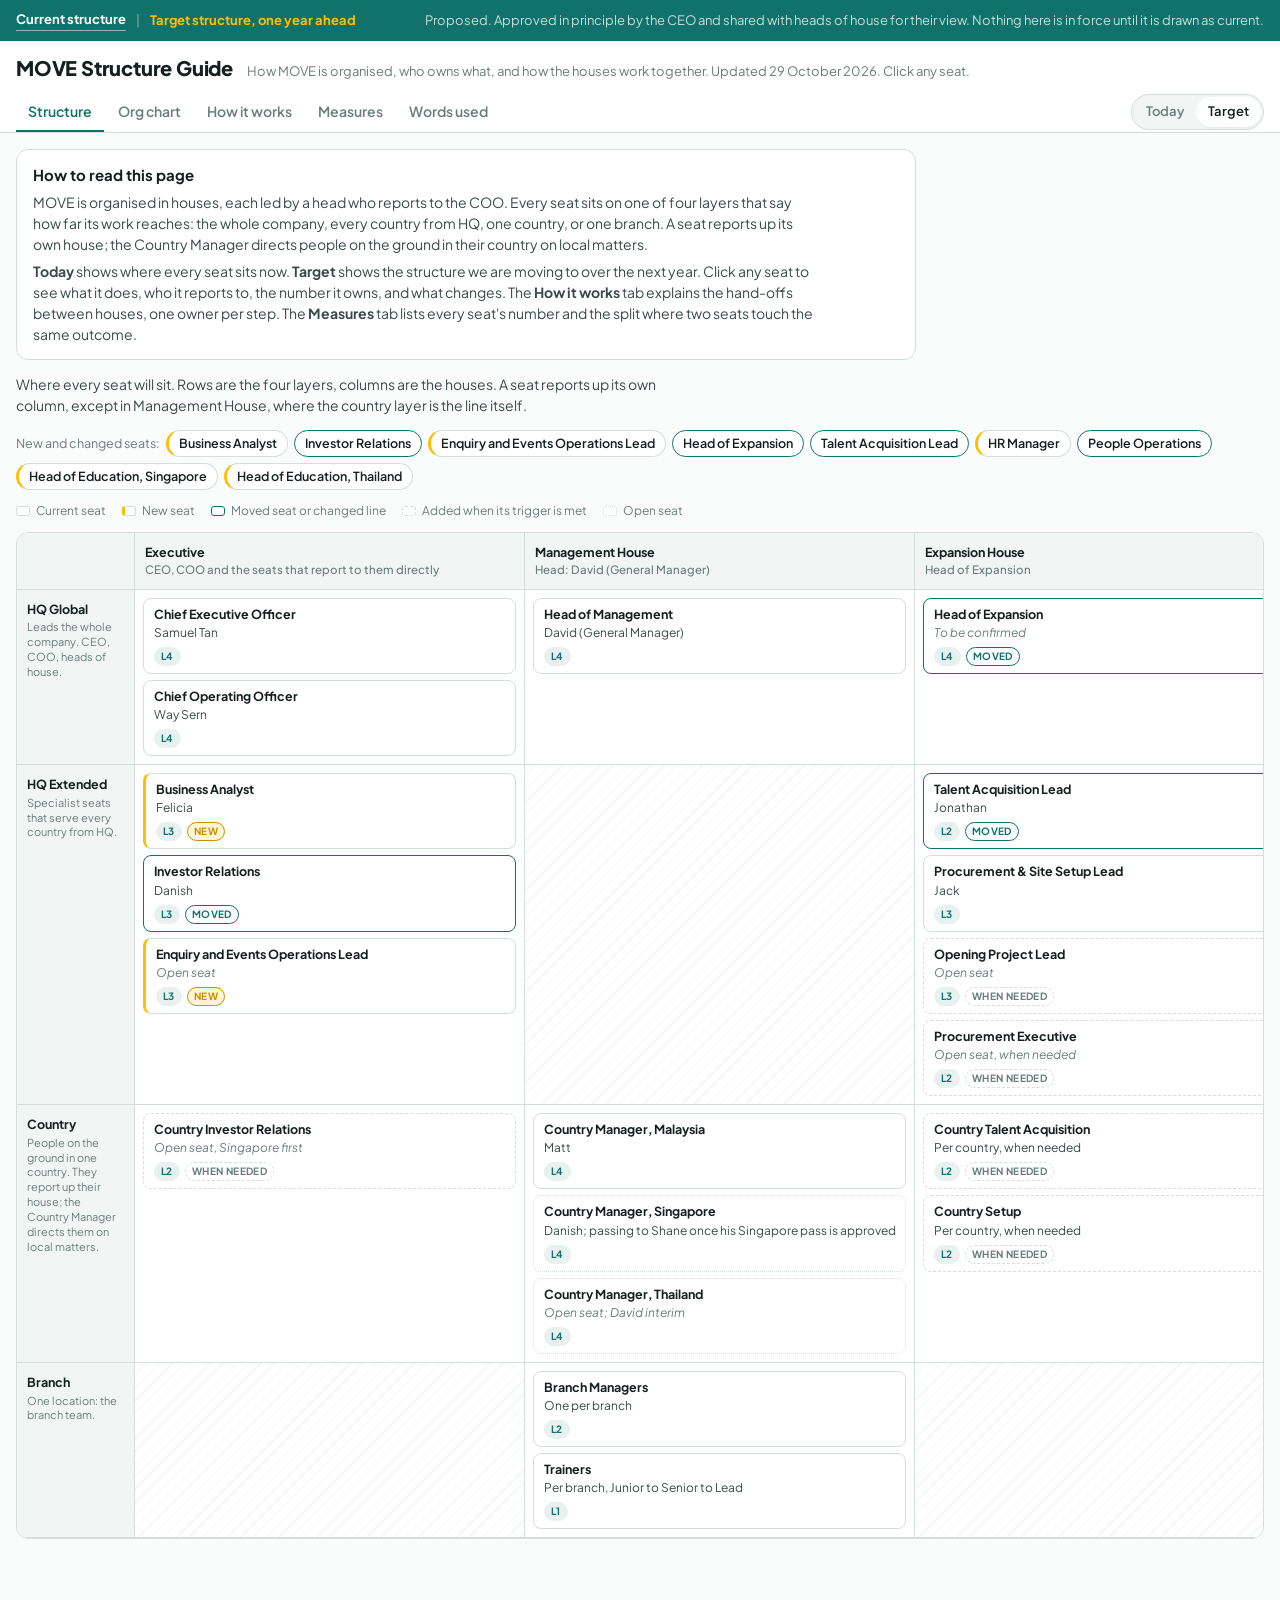
==== commit 6a1918a7: "Target page rebuilt: Singapore handover to Shane, Andrew pending pass, Procurement Executive, countr" ====
--- a/target.html
+++ b/target.html
@@ -592,14 +592,14 @@
    {
     "id": "cm_sg",
     "role": "Country Manager, Singapore",
-    "holder": "Open seat; Danish interim",
+    "holder": "Danish; passing to Shane once his Singapore pass is approved",
     "house": "mgmt",
     "layer": "country",
     "level": "L4",
     "reportsTo": "Head of Management",
     "status": "open",
     "today": {},
-    "about": "Runs the Singapore branches through the Branch Managers once filled, and owns and answers new enquiries for Singapore. Until then Danish holds it."
+    "about": "Runs the Singapore branches through the Branch Managers, and owns and answers new enquiries for Singapore. Danish holds the seat today and hands it to Shane once Shane's Singapore pass is approved and Branch Managers are in place for the branches he leaves."
    },
    {
     "id": "cm_th",
@@ -707,7 +707,7 @@
     "reportsTo": "Head of Expansion",
     "status": "current",
     "today": {},
-    "about": "Site scouting support, fit-out, procurement and setup for every opening, in every country, from HQ. Runs the tenancy process for each site: negotiates the terms with the landlord, puts the commitment to Finance for its check under the Approval Limits Policy, and arranges the signature by the entity's authorised signatory, who is a director. The appointed Branch Manager walks the unit and never signs. Country setup people sit under this seat once a country has openings dated.",
+    "about": "Site scouting support, fit-out, procurement and setup for every opening, in every country, from HQ. Runs the tenancy process for each site: negotiates the terms with the landlord, puts the commitment to Finance for its check under the Approval Limits Policy, and arranges the signature by the entity's authorised signatory, who is a director. The appointed Branch Manager walks the unit and never signs. Two seats can grow under it: a Procurement Executive at HQ, who buys for all three countries, and Country Setup people on the ground once a country has openings dated. The lead then runs site setup and keeps procurement under one roof.",
     "flows": [
      "opening"
     ]
@@ -742,6 +742,19 @@
     "trigger": "Openings dated in that country within the next two quarters, or language makes sourcing from HQ ineffective (Thailand). Until then, coach-contractors hosting career talks are the on-the-ground layer."
    },
    {
+    "id": "proc",
+    "role": "Procurement Executive",
+    "holder": "Open seat, when needed",
+    "house": "exp",
+    "layer": "extended",
+    "level": "L2",
+    "reportsTo": "Procurement & Site Setup Lead",
+    "status": "trigger",
+    "today": null,
+    "about": "Buys for every country from HQ: fit-out packages, equipment, branch consumables, apparel and the standing supplier contracts, so the lead can be on site for openings. Central because buying for all three countries together is what gets the price; a country only needs someone to receive goods and manage local contractors, which is the Country Setup seat.",
+    "trigger": "Procurement runs continuously outside openings (standing orders for twelve or more branches), or two openings run at once and the lead is on site for one of them."
+   },
+   {
     "id": "setup_c",
     "role": "Country Setup",
     "holder": "Per country, when needed",
@@ -854,7 +867,7 @@
     "reportsTo": "COO",
     "status": "current",
     "today": {},
-    "about": "Sizes and approves the capital for every opening under the Approval Limits Policy; incorporates, receives funds, issues shares and keeps the investor register. Gives Investor Relations the instrument, the entity, the controls and the monthly numbers. Runs payroll in all three countries from the contract and role-change record People Operations keeps. Checks every tenancy commitment before a director signs.",
+    "about": "Sizes and approves the capital for every opening under the Approval Limits Policy; incorporates, receives funds, issues shares and keeps the investor register. Gives Investor Relations the instrument, the entity, the controls and the monthly numbers. Runs payroll in all three countries from the contract and role-change record People Operations keeps. Checks every tenancy commitment before a director signs. Finance stays one function with one ledger and one set of controls; the country layer is a Finance Executive per country for the local books, statutory filings and audit, added by trigger, with an outsourced local firm doing that work until then.",
     "flows": [
      "capital",
      "opening"
@@ -869,7 +882,8 @@
     "level": "L3",
     "reportsTo": "Head of Finance",
     "status": "current",
-    "today": {}
+    "today": {},
+    "about": "Runs the books for every entity from HQ: month-end close, management accounts, the investor numbers on the fixed date, receivables and payables. Line manager of the Finance Assistant and of any country Finance Executive."
    },
    {
     "id": "fa",
@@ -880,7 +894,34 @@
     "level": "L2",
     "reportsTo": "Finance Manager",
     "status": "current",
-    "today": {}
+    "today": {},
+    "about": "Records transactions for every entity from HQ. Stays central: one ledger and one set of controls for the group. The country layer, when it comes, is a Finance Executive in that country, not a split of this seat."
+   },
+   {
+    "id": "fin_sg",
+    "role": "Finance Executive, Singapore",
+    "holder": "Open seat, when needed",
+    "house": "fin",
+    "layer": "country",
+    "level": "L2",
+    "reportsTo": "Finance Manager",
+    "status": "trigger",
+    "today": null,
+    "about": "The Singapore company's own books on the ground: local bank, GST and corporate tax filings, the statutory audit, supplier payments and branch cash. Works to the group's ledger and controls; payroll and the investor register stay central. Until the seat exists, an outsourced Singapore accounting firm does the statutory work under the Finance Manager.",
+    "trigger": "The Singapore company employs staff and runs three or more branches, or the statutory work outgrows what the outsourced firm handles. Expected during the 2027 openings."
+   },
+   {
+    "id": "fin_th",
+    "role": "Finance Executive, Thailand",
+    "holder": "Open seat, when needed",
+    "house": "fin",
+    "layer": "country",
+    "level": "L2",
+    "reportsTo": "Finance Manager",
+    "status": "trigger",
+    "today": null,
+    "about": "The Thai entity's own books on the ground: local bank, VAT and tax filings, the statutory audit, supplier payments and branch cash, in Thai. Works to the group's ledger and controls.",
+    "trigger": "A Country Manager Thailand in seat and three or more Thai branches, or the statutory work outgrows the outsourced firm."
    },
    {
     "id": "hpc",
@@ -1000,14 +1041,14 @@
    {
     "id": "hoe_sg",
     "role": "Head of Education, Singapore",
-    "holder": "Andrew Tan, from January 2027",
+    "holder": "Andrew Tan, pending his Singapore pass",
     "house": "edu",
     "layer": "country",
     "level": "L3",
     "reportsTo": "Education Council (to be confirmed)",
     "status": "new",
     "today": null,
-    "about": "Mentors coaches and develops Edu-trainers in Singapore, with the Singapore Country Manager directing on local matters."
+    "about": "Mentors coaches and develops Edu-trainers in Singapore, with the Singapore Country Manager directing on local matters. Andrew starts once his Singapore pass (an intra-corporate transfer) is approved; the planned start is January 2027."
    },
    {
     "id": "hoe_th",
@@ -1356,6 +1397,9 @@
     "Gate-passed, signed hires for that country, by the request date.",
     "Candidate pool in that country ahead of the next opening."
    ],
+   "proc": [
+    "Every order delivered on the date the calendar or the branch needs it, at or below the agreed price; supplier contracts renewed before expiry."
+   ],
    "setup_c": [
     "Sites in that country ready on the calendar date and within budget."
    ],
@@ -1399,6 +1443,12 @@
    ],
    "fa": [
     "Transactions recorded completely and on time."
+   ],
+   "fin_sg": [
+    "The Singapore company's filings, audit and payments on time, with no findings; its books reconciled to the group ledger each month."
+   ],
+   "fin_th": [
+    "The Thai entity's filings, audit and payments on time, with no findings; its books reconciled to the group ledger each month."
    ],
    "hpc": [
     "Annual coach retention against the target, and hires still in place at six months.",
@@ -1721,7 +1771,7 @@
     if (key in REPORTS_TO_ID) return REPORTS_TO_ID[key];
     const byRole = SEATS.find(s => s.role === key); return byRole ? byRole.id : 'coo';
   }
-  const OC_HATS = { et: 'branch matters: the Branch Manager', bm: 'one per branch, under their Country Manager; shown under Malaysia', hoe_sg: 'line to be confirmed', hoe_my: 'second hat beside the Council', cm_sg: 'five openings planned in 2027', agencies: 'bought, not hired' };
+  const OC_HATS = { et: 'branch matters: the Branch Manager', bm: 'one per branch, under their Country Manager; shown under Malaysia', hoe_sg: 'line to be confirmed', hoe_my: 'second hat beside the Council', cm_sg: 'five openings planned in 2027', agencies: 'bought, not hired', fa: 'stays central; country books via a Finance Executive', proc: 'buys for all three countries' };
   let ocZoom = 1;
   function renderOrgChart() {
     const oc = document.getElementById('oc'); if (!oc) return;
@@ -1796,7 +1846,7 @@
     let b = `<h2>${f.title}</h2><p class="why">${f.why}</p>`;
     if (f.layers) {
       b += '<div class="layers">' + LAYERS.map(l => {
-        const ex = { global: 'CEO, COO, the seven heads of house.', extended: 'Business Analyst, Investor Relations, HR Manager, People Operations (all countries today), Talent Acquisition Lead, Procurement & Site Setup, Opening Project Lead, Product Engineers, the Marketing seats, Finance Manager, Enquiry and Events Operations.', country: 'Country Managers (the line in Management), country Heads of Education (Malaysia, Singapore, Thailand), People Operations per country when needed, country Talent Acquisition, Setup and Investor Relations, local agencies.', branch: 'Branch Managers (Branch Pioneer is a status one of them carries), Trainers, Edu-trainers.' }[l.id];
+        const ex = { global: 'CEO, COO, the seven heads of house.', extended: 'Business Analyst, Investor Relations, HR Manager, People Operations (all countries today), Talent Acquisition Lead, Procurement & Site Setup, Opening Project Lead, Product Engineers, the Marketing seats, Finance Manager, Enquiry and Events Operations.', country: 'Country Managers (the line in Management), country Heads of Education (Malaysia, Singapore, Thailand), and when needed: People Operations, Finance Executive, Talent Acquisition, Setup and Investor Relations per country, plus local agencies.', branch: 'Branch Managers (Branch Pioneer is a status one of them carries), Trainers, Edu-trainers.' }[l.id];
         return `<div class="lc"><b>${l.name}</b><small>${l.sub}</small><p>${ex}</p></div>`;
       }).join('') + '</div>';
     }
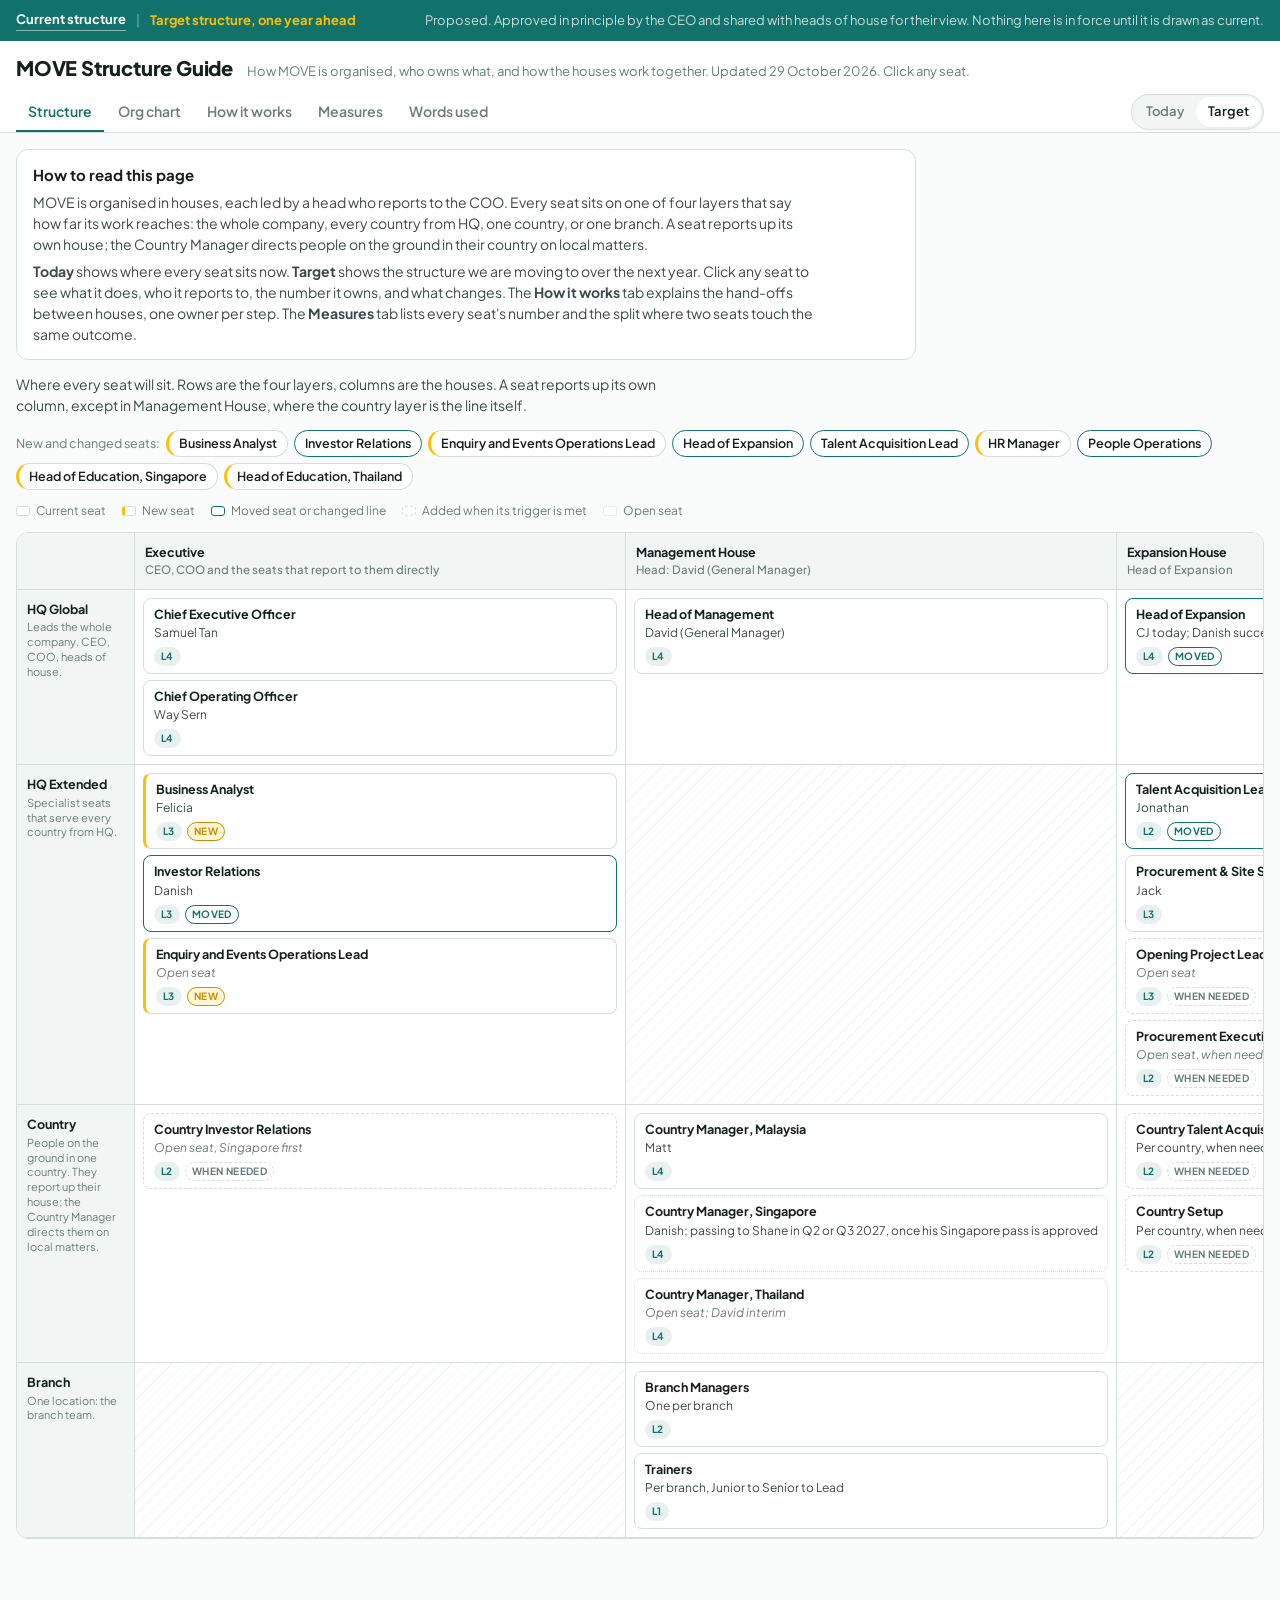
==== commit ac65822c: "Target page: Head of Expansion succession dated Co-Authored-By: Claude Fable 5.1 <noreply@anthropic." ====
--- a/target.html
+++ b/target.html
@@ -506,7 +506,7 @@
      "layer": "extended",
      "reportsTo": "Head of Expansion"
     },
-    "about": "Owns the investor relationship for the life of every branch: finding, qualifying, pitching and closing investors for each opening, then the reporting, studio tours, investor events and any change of stake afterwards. A seat under the COO rather than part of Expansion or Finance, because Expansion's job ends on opening day and Finance's job is the numbers and the controls. It becomes a house only when it has three permanent people and its own budget line.",
+    "about": "Owns the investor relationship for the life of every branch: finding, qualifying, pitching and closing investors for each opening, then the reporting, studio tours, investor events and any change of stake afterwards. A seat under the COO rather than part of Expansion or Finance, because Expansion's job ends on opening day and Finance's job is the numbers and the controls. It becomes a house only when it has three permanent people and its own budget line. From Q2 or Q3 2027 Danish also holds Head of Expansion, so this seat becomes his second hat: one person, two seats, both reporting to the COO. That works because the Opening Project Lead carries the day-to-day of openings, and because Finance sizes and approves every capital need, so the person who raises the money never sets the number alone.",
     "duties": [
      "Accountable for the capital being in place by the date in Expansion's requisition.",
      "Takes the instrument, the entity and the controls from Finance before a raise, and the branch numbers from Finance on a fixed date each month afterwards.",
@@ -592,14 +592,14 @@
    {
     "id": "cm_sg",
     "role": "Country Manager, Singapore",
-    "holder": "Danish; passing to Shane once his Singapore pass is approved",
+    "holder": "Danish; passing to Shane in Q2 or Q3 2027, once his Singapore pass is approved",
     "house": "mgmt",
     "layer": "country",
     "level": "L4",
     "reportsTo": "Head of Management",
     "status": "open",
     "today": {},
-    "about": "Runs the Singapore branches through the Branch Managers, and owns and answers new enquiries for Singapore. Danish holds the seat today and hands it to Shane once Shane's Singapore pass is approved and Branch Managers are in place for the branches he leaves."
+    "about": "Runs the Singapore branches through the Branch Managers, and owns and answers new enquiries for Singapore. Danish holds the seat today and hands it to Shane in Q2 or Q3 2027, once Shane's Singapore pass is approved and Branch Managers are in place for the branches he leaves. Danish then moves to Head of Expansion."
    },
    {
     "id": "cm_th",
@@ -649,7 +649,7 @@
    {
     "id": "hoe",
     "role": "Head of Expansion",
-    "holder": "To be confirmed",
+    "holder": "CJ today; Danish succeeds him in Q2 or Q3 2027, when he hands over Singapore",
     "house": "exp",
     "layer": "global",
     "level": "L4",
@@ -662,7 +662,8 @@
     "duties": [
      "Standing goal: studios opened per year, with the pipeline of sites behind it.",
      "Line manager of Talent Acquisition, Procurement & Site Setup and the Opening Project Lead.",
-     "Leads the investor pitch with Investor Relations alongside; does not own the Investor Relations seat."
+     "Leads the investor pitch with Investor Relations alongside; does not own the Investor Relations seat.",
+     "Succession: Danish takes the seat in Q2 or Q3 2027, once he has handed Singapore to Shane. He keeps Investor Relations as a second hat, which is why the Opening Project Lead is created before the handover."
     ],
     "flows": [
      "opening",
@@ -723,7 +724,7 @@
     "status": "trigger",
     "today": null,
     "about": "The one person with visibility of every opening at every stage. Keeps the launch calendar and the stage gates for each location: site confirmed and co-signed by Management, capital approved by Finance and raised, tenancy signed, procurement and fit-out on schedule, Branch Manager appointed, Edu-trainer and founding coaches delivered, licences in hand, opening date held. Chases each owner, reports status weekly, and escalates a slip to the Head of Expansion. Coordinates; decides nothing. Pre-launch sales sit with Management through the appointed Branch Manager. Until this seat exists, the Head of Expansion holds this visibility.",
-    "trigger": "More than one opening running at a time.",
+    "trigger": "More than one opening running at a time, and in any case before Danish takes Head of Expansion in Q2 or Q3 2027, so that Expansion and Investor Relations fit in one person's week.",
     "flows": [
      "opening"
     ]
@@ -1771,7 +1772,7 @@
     if (key in REPORTS_TO_ID) return REPORTS_TO_ID[key];
     const byRole = SEATS.find(s => s.role === key); return byRole ? byRole.id : 'coo';
   }
-  const OC_HATS = { et: 'branch matters: the Branch Manager', bm: 'one per branch, under their Country Manager; shown under Malaysia', hoe_sg: 'line to be confirmed', hoe_my: 'second hat beside the Council', cm_sg: 'five openings planned in 2027', agencies: 'bought, not hired', fa: 'stays central; country books via a Finance Executive', proc: 'buys for all three countries' };
+  const OC_HATS = { et: 'branch matters: the Branch Manager', bm: 'one per branch, under their Country Manager; shown under Malaysia', hoe_sg: 'line to be confirmed', hoe_my: 'second hat beside the Council', cm_sg: 'five openings planned in 2027', agencies: 'bought, not hired', fa: 'stays central; country books via a Finance Executive', proc: 'buys for all three countries', hoe: 'CJ continues as a company director', ir: 'second hat for Danish from Q2 or Q3 2027' };
   let ocZoom = 1;
   function renderOrgChart() {
     const oc = document.getElementById('oc'); if (!oc) return;
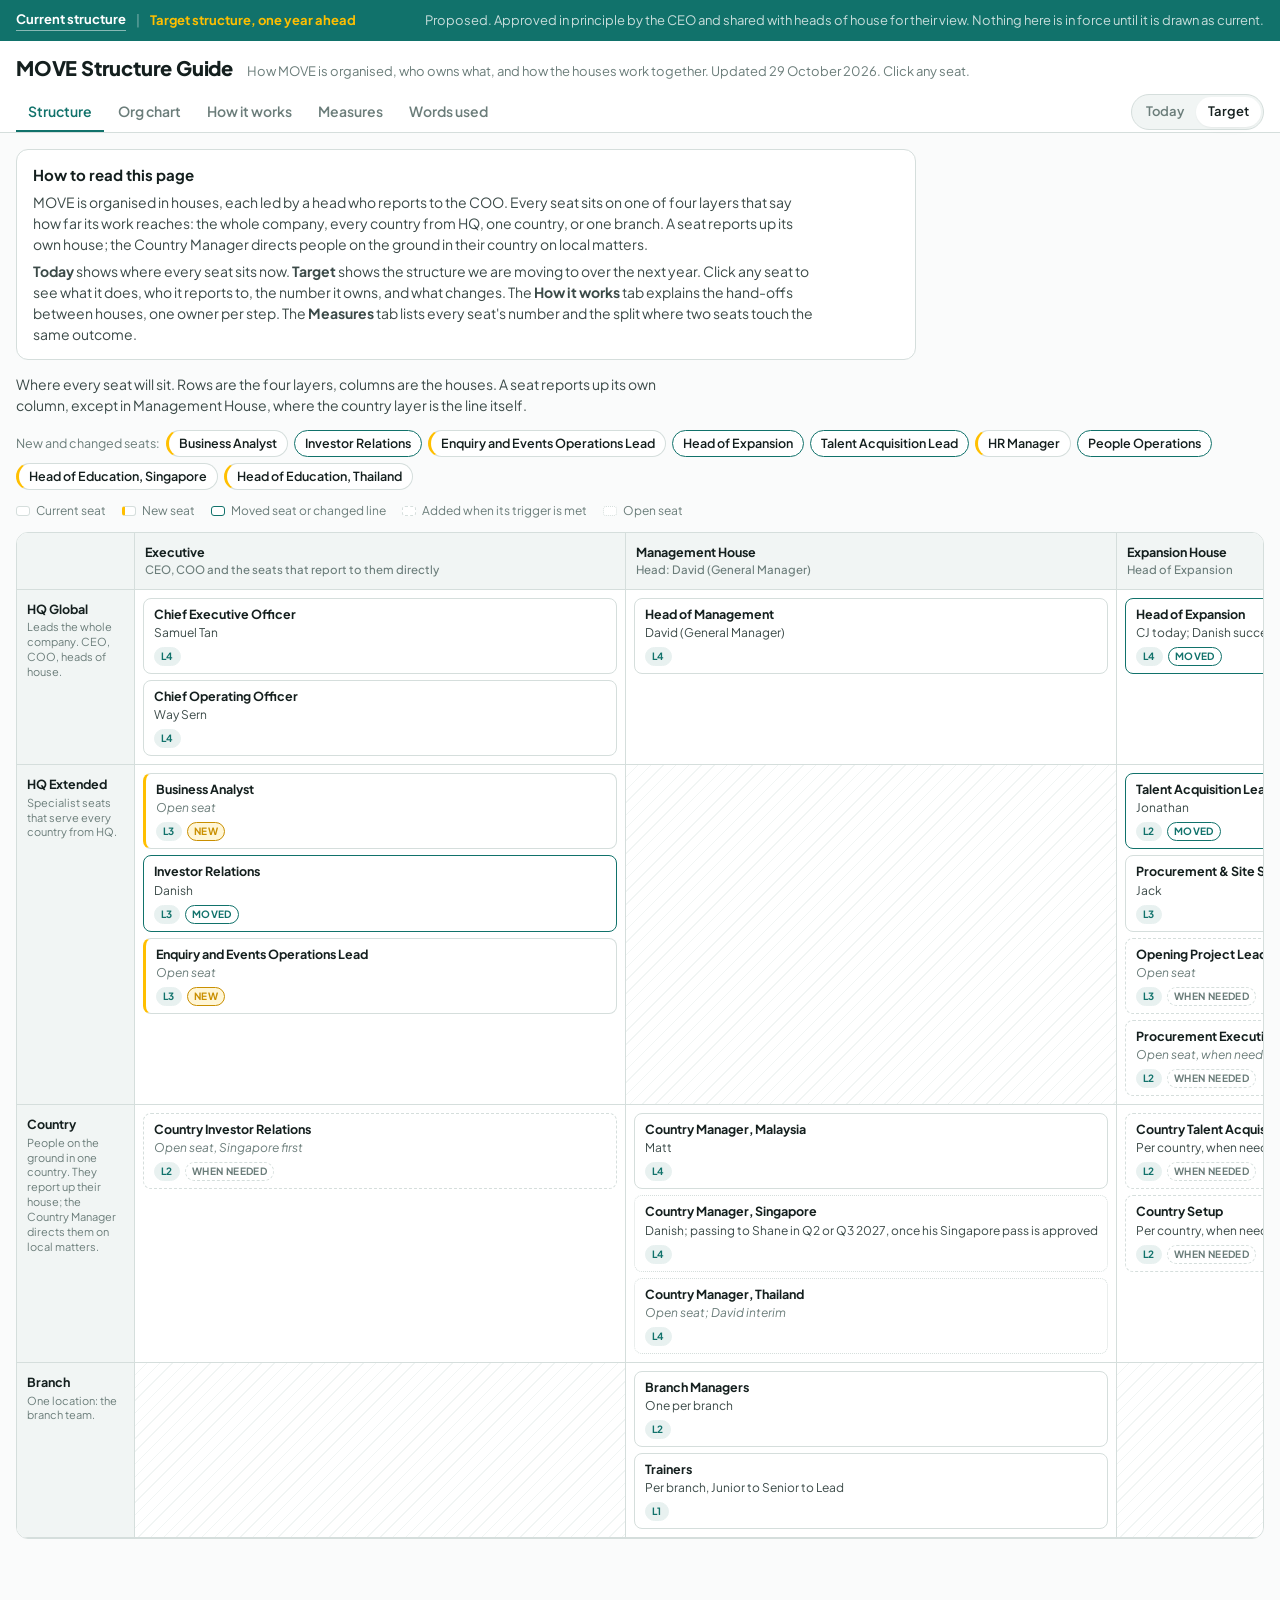
==== commit 387fb53a: "Target page: Business Analyst seat open (filled by search), Strategy Office continues under the CEO " ====
--- a/target.html
+++ b/target.html
@@ -226,7 +226,11 @@
   .ob .h.open { color: var(--muted); font-style: italic; }
   .ob .hat { font-size: 10px; color: var(--muted); border-top: 1px dashed var(--line); margin-top: 3px; padding-top: 2px; }
   .ob .m { display: flex; gap: 4px; flex-wrap: wrap; margin-top: 2px; }
+  .ob .eyebrow { font-size: 9.5px; font-weight: 800; letter-spacing: .08em; text-transform: uppercase; color: var(--green); margin-bottom: 2px; }
   .ob.head { background: var(--green-tint); border-color: var(--green); }
+  .ob.group { background: var(--bg-2); border-style: solid; cursor: default; }
+  .ob.group .eyebrow { color: var(--muted); }
+  .ob.group:hover { box-shadow: none; }
   .ob.exec { background: var(--green); border-color: var(--green); color: #fff; }
   .ob.exec .h { color: #E8F1F0; }
   .ob.exec .chip.lvl { background: rgba(255,255,255,.18); color: #fff; border-color: transparent; }
@@ -474,14 +478,15 @@
    {
     "id": "ba",
     "role": "Business Analyst",
-    "holder": "Felicia",
+    "holder": "Open seat",
     "house": "exec",
     "layer": "extended",
     "level": "L3",
     "reportsTo": "COO",
     "status": "new",
     "today": null,
-    "about": "A six-month assignment, reviewed at month three, holding at most two projects at a time. The analyst maps how a piece of work actually runs, measures it, names the gap, proposes the owner and the fix, writes it down, and checks later that it held. The analyst proposes; the head of house decides; the COO settles anything that crosses houses.",
+    "career": "Fee reviewed each anniversary with a fixed yearly increment and no per-branch increment, because the load is set by the project count, not the branch count. Up: the first operations seat under the COO (Head of Operations or Chief of Staff) when the COO's direct seats and the cross-house work justify one. Across: Opening Project Lead in Expansion.",
+    "about": "A two-year contract for service with a four-month probation, holding at most two projects at a time. The analyst maps how a piece of work actually runs, measures it, names the gap, proposes the owner and the fix, writes it down, and checks later that it held. The analyst proposes; the head of house decides; the COO settles anything that crosses houses.",
     "duties": [
      "Project 1: the opening requisition and launch calendar as a working tool, with every stage gate and its owner, so each new location runs off the same calendar.",
      "Project 2: the enquiry routing table, the monthly enquiry measures and the test run after each Captain change, held until the Enquiry and Events Operations Lead is in seat and handed over on that person's first day."
@@ -560,7 +565,7 @@
     "today": null,
     "about": "One operations seat for the two things every house touches but nobody ran: enquiries and events. It owns the system and the logistics; the content stays with whoever the enquiry or the event belongs to. It coordinates with every enquiry owner and every requesting house, routes and directs, and is measured on its own numbers: response rule met, routing accuracy, events delivered to brief. It does not answer enquiries, and it does not run an event's programme. A direct seat under the COO, because it serves every house and no single house owns it.",
     "scale": "The seat plans; it does not host. Every event has a named on-the-day lead from the country team (the Country Manager's team, or Talent Acquisition's country person for a career day), who runs the run-sheet on site. The seat prepares each event remotely from the playbook, holds a checklist call with each on-the-day lead the day before, is on call during the event, and collects the report after. Three seminars in three countries on one weekend are three run-sheets and three on-the-day leads, not three flights. The seat travels only for a first-of-its-kind event or a format it is still writing the playbook for. That is why the Country Manager directs country people on local matters: the country team has to own the day.",
-    "career": "From here the seat can grow three ways. Up: Head of Client Experience, leading a response team and an events team if the volume ever justifies them (a house when it reaches three permanent people with a budget line). Across: Country Manager, because the seat learns every enquiry type, every branch and every client journey. Sideways: the coordination lane, Opening Project Lead or Business Analyst. On the Growth Map the seat is L3; a team lead is L4.",
+    "career": "Starts as a second role for a team member already at MOVE, on a one-year trial: the enquiry side on a fixed fee, each event coordinated as a project, gates at day 30, day 90, month six and month twelve. From there the seat can grow three ways. Up: Head of Client Experience, leading a response team and an events team, if a central response desk is created (a live possibility, not yet decided) and the volume justifies the teams (a house when it reaches three permanent people with a budget line). Split: enquiry operations and events become two seats when events run weekly in more than one country. Across: Business Analyst or Opening Project Lead.",
     "duties": [
      "Enquiries: the routing table (which type of enquiry goes to which owner), the response rule across every inbox and the check that it is met, the automation and Captain content, the change log, and the monthly measures.",
      "Events: the one calendar for the company; the playbook for setting an event up (venue, seating, AV, materials, run-sheet, roles on the day); registration through the standard form with the consent gate; the enquiry side of every event (registration link, routing and auto-replies in Chatwoot); coordination with the country team on the day; attendance and outcome reported afterwards.",
@@ -961,6 +966,7 @@
      "Covers Singapore employment set-up until a Singapore seat exists; Singapore payroll runs through Finance or its local provider.",
      "Line manager of People Operations."
     ],
+    "career": "Within the term the seat grows a team: the country People Operations seats report to it, so by the end of 2027 it runs people operations in three countries. Up: Head of People & Culture by succession, or Head of People Operations if the function splits into development and operations once the country seats exist. Across: a Country Manager seat for a new country.",
     "flows": [
      "hr",
      "talent"
@@ -1772,7 +1778,7 @@
     if (key in REPORTS_TO_ID) return REPORTS_TO_ID[key];
     const byRole = SEATS.find(s => s.role === key); return byRole ? byRole.id : 'coo';
   }
-  const OC_HATS = { et: 'branch matters: the Branch Manager', bm: 'one per branch, under their Country Manager; shown under Malaysia', hoe_sg: 'line to be confirmed', hoe_my: 'second hat beside the Council', cm_sg: 'five openings planned in 2027', agencies: 'bought, not hired', fa: 'stays central; country books via a Finance Executive', proc: 'buys for all three countries', hoe: 'CJ continues as a company director', ir: 'second hat for Danish from Q2 or Q3 2027' };
+  const OC_HATS = { et: 'branch matters: the Branch Manager', bm: 'one per branch, under their Country Manager; shown under Malaysia', hoe_sg: 'line to be confirmed', hoe_my: 'second hat beside the Council', cm_sg: 'four to six openings planned in 2027', agencies: 'bought, not hired', fa: 'stays central; country books via a Finance Executive', proc: 'buys for all three countries', hoe: 'CJ continues as a company director', ir: 'second hat for Danish from Q2 or Q3 2027' };
   let ocZoom = 1;
   function renderOrgChart() {
     const oc = document.getElementById('oc'); if (!oc) return;
@@ -1781,12 +1787,13 @@
     Object.values(byIdP).forEach(n => { if (n.parent && byIdP[n.parent]) byIdP[n.parent].kids.push(n.s.id); });
     // seats with their own reports go last in a stack, so a nested group never sits between its siblings
     Object.values(byIdP).forEach(n => { n.kids.sort((a, b) => (byIdP[a].kids.length ? 1 : 0) - (byIdP[b].kids.length ? 1 : 0)); });
-    const box = (id, depth, extra) => {
+    const box = (id, depth, extra, eyebrow) => {
       const n = byIdP[id]; const s = n.s; const p = n.p;
       const h = holderOf(s); const openHolder = /open seat|to be confirmed/i.test(h);
       const cls = ['ob', extra || '', depth ? 'd' + Math.min(depth, 4) : '', p.whatif ? 'moved' : p.status].join(' ');
       const hat = OC_HATS[id] ? `<span class="hat">${OC_HATS[id]}</span>` : '';
-      return `<button class="${cls}" data-oc="${id}" data-parent="${n.parent || ''}" type="button"><span class="r">${s.role}</span><span class="h ${openHolder ? 'open' : ''}">${h}</span>${hat}<span class="m">${statusChip(p, s)}</span></button>`;
+      const eb = eyebrow ? `<span class="eyebrow">${eyebrow}</span>` : '';
+      return `<button class="${cls}" data-oc="${id}" data-parent="${n.parent || ''}" type="button">${eb}<span class="r">${s.role}</span><span class="h ${openHolder ? 'open' : ''}">${h}</span>${hat}<span class="m">${statusChip(p, s)}</span></button>`;
     };
     const stack = (id, depth) => byIdP[id].kids.map(k => box(k, depth) + stack(k, depth + 1)).join('');
     const cooKids = (byIdP.coo ? byIdP.coo.kids : []).slice();
@@ -1797,8 +1804,8 @@
     html += `<div class="ocrow">${box('ceo', 0, 'exec')}${(byIdP.ceo.kids.filter(k => k !== 'coo')).map(k => box(k, 0)).join('')}</div>`;
     html += `<div class="ocrow">${box('coo', 0, 'exec')}</div>`;
     html += '<div class="occols">';
-    heads.forEach(k => { const hs = HOUSES.find(h => h.id === byIdP[k].p.house); html += `<div class="occol"><div class="ochouse">${hs ? hs.name : ''}</div>${box(k, 0, 'head')}${stack(k, 1)}</div>`; });
-    if (directs.length) html += `<div class="occol"><div class="ochouse plain">Reports to the COO</div>${directs.map(k => box(k, 0) + stack(k, 1)).join('')}</div>`;
+    heads.forEach(k => { const hs = HOUSES.find(h => h.id === byIdP[k].p.house); html += `<div class="occol">${box(k, 0, 'head', hs ? hs.name : '')}${stack(k, 1)}</div>`; });
+    if (directs.length) html += `<div class="occol"><div class="ob group" data-oc="coo-directs"><span class="eyebrow">Reports to the COO</span><span class="r">Direct seats</span><span class="h">Serve every house; no single house owns them</span></div>${directs.map(k => box(k, 1) + stack(k, 2)).join('')}</div>`;
     html += '</div></div><svg class="oclines" id="ocLines"></svg>';
     oc.innerHTML = html;
     document.getElementById('ocScale').style.transform = `scale(${ocZoom})`;
@@ -1816,7 +1823,7 @@
     const path = (s, cls) => { d += `<path d="${s}" class="${cls || ''}"></path>`; };
     // CEO to COO, and CEO to any other child in the top row
     if (byId.ceo && byId.coo) { const a = rect(byId.ceo), b = rect(byId.coo); path(`M${a.cx} ${a.bottom} V${b.top}`); }
-    boxes.filter(b => b.dataset.parent === 'ceo' && b.dataset.oc !== 'coo').forEach(b => { const a = rect(byId.ceo), c = rect(b); const my = a.bottom + 10; path(`M${a.cx} ${a.bottom} V${my} H${c.cx} V${c.top}`); });
+    boxes.filter(b => b.dataset.parent === 'ceo' && b.dataset.oc !== 'coo').forEach(b => { const a = rect(byId.ceo), c = rect(b); if (c.top < a.bottom) { const y = (a.top + a.bottom) / 2; path(`M${a.right} ${y} H${c.left}`); } else { const my = a.bottom + 10; path(`M${a.cx} ${a.bottom} V${my} H${c.cx} V${c.top}`); } });
     // COO to the column tops: a rail
     const tops = [...oc.querySelectorAll('.occol')].map(col => col.querySelector('.ob')).filter(Boolean);
     if (byId.coo && tops.length) {
@@ -1826,8 +1833,10 @@
     }
     // inside a column: elbow from the parent's left spine to each child
     boxes.forEach(b => {
-      const pid = b.dataset.parent; if (!pid || pid === 'coo' || pid === 'ceo') return;
-      const pb = byId[pid]; if (!pb || pb.closest('.occol') !== b.closest('.occol')) return;
+      const pid = b.dataset.parent; if (!pid || pid === 'ceo') return;
+      let pb = byId[pid];
+      if (pid === 'coo') { pb = b.closest('.occol') ? b.closest('.occol').querySelector('.ob.group') : null; if (!pb) return; }
+      if (!pb || pb.closest('.occol') !== b.closest('.occol')) return;
       const a = rect(pb), c = rect(b); const x = a.left + 8; const my = c.top + 18;
       path(`M${x} ${a.bottom} V${my} H${c.left}`, b.classList.contains('trigger') ? 'dashed' : '');
     });
@@ -1836,7 +1845,7 @@
   window.addEventListener('resize', () => { if (document.getElementById('view-orgchart').classList.contains('active')) drawOrgLines(); });
   document.addEventListener('click', e => {
     const zb = e.target.closest('[data-zoom]'); if (zb) { ocZoom = parseFloat(zb.dataset.zoom); renderOrgChart(); return; }
-    const ob = e.target.closest('.ob'); if (ob) { openSeat(ob.dataset.oc); setTimeout(drawOrgLines, 0); }
+    const ob = e.target.closest('.ob'); if (ob && !ob.classList.contains('group')) { openSeat(ob.dataset.oc); setTimeout(drawOrgLines, 0); }
   });
 
   // ---------- flows ----------
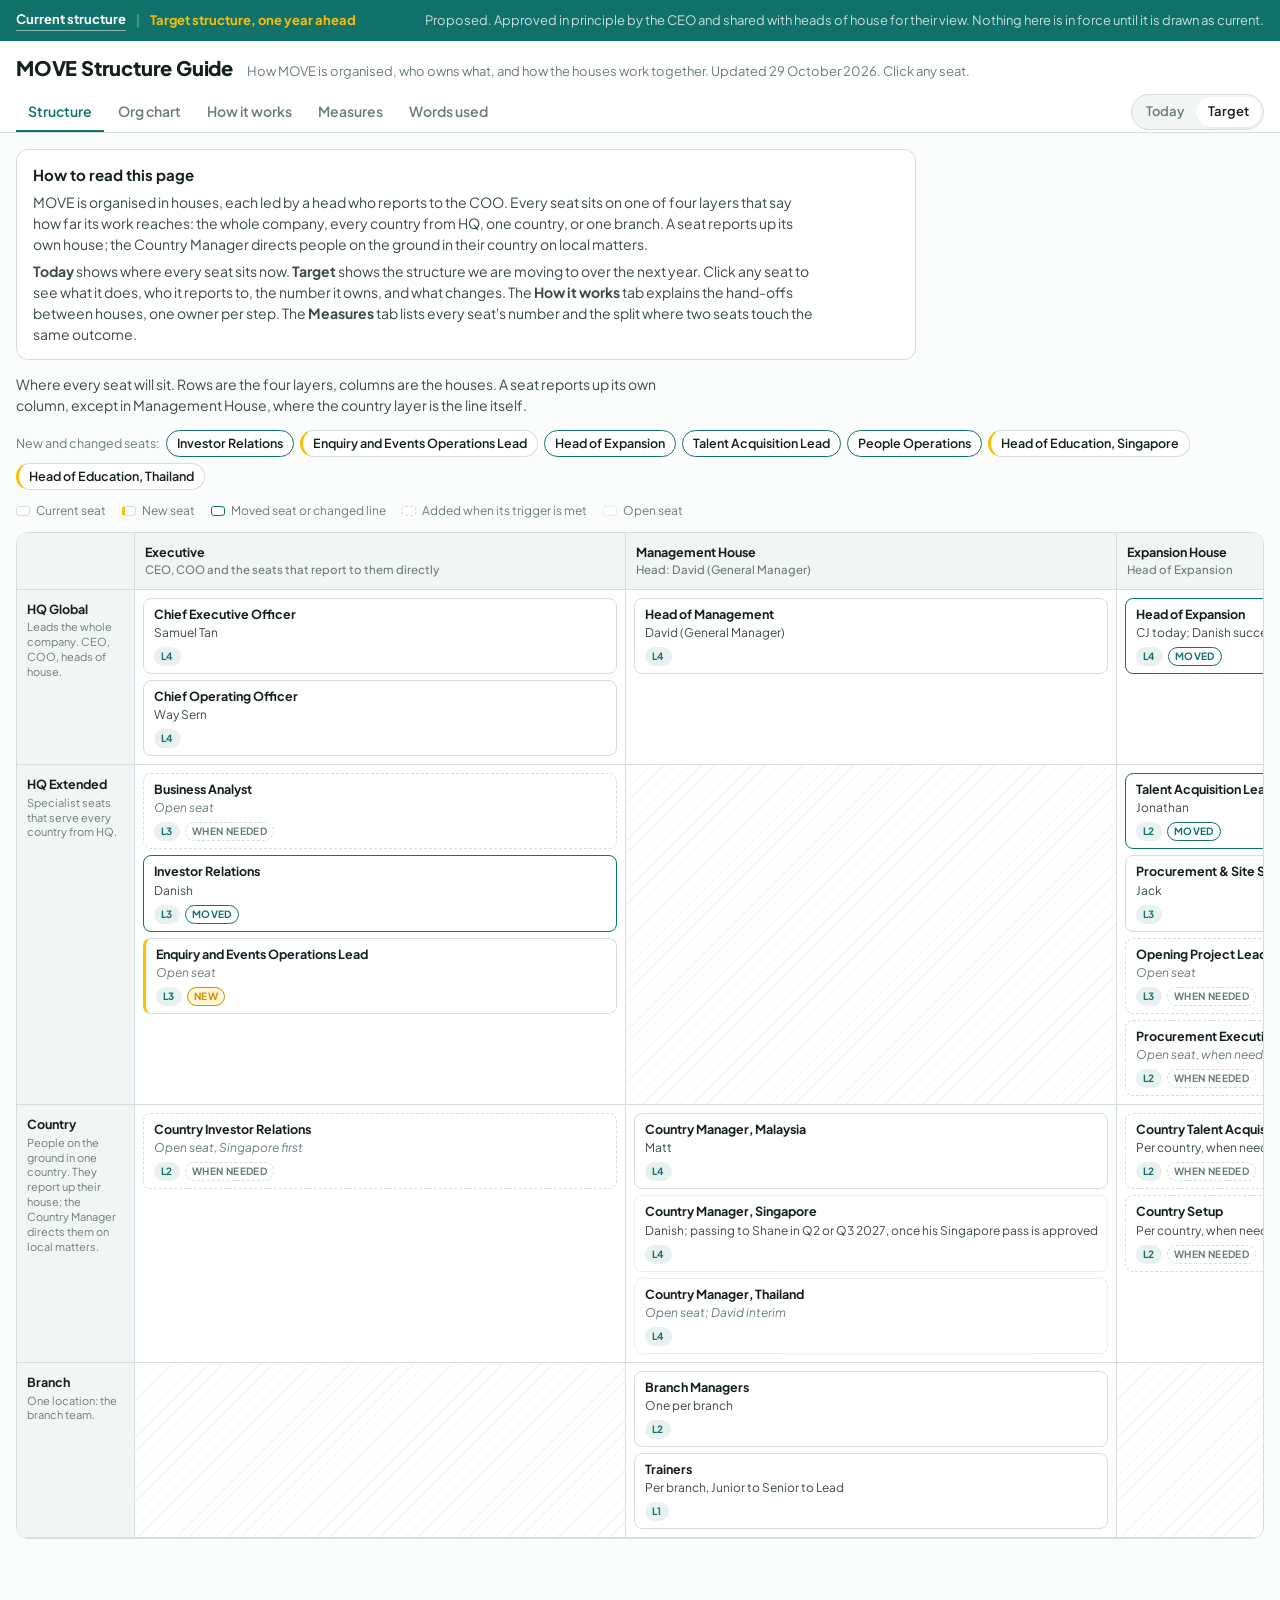
==== commit 5e254d03: "Target page: Business Analyst deferred until scale needs it and HR Manager pending discussion with P" ====
--- a/target.html
+++ b/target.html
@@ -483,10 +483,10 @@
     "layer": "extended",
     "level": "L3",
     "reportsTo": "COO",
-    "status": "new",
+    "status": "trigger",
     "today": null,
     "career": "Fee reviewed each anniversary with a fixed yearly increment and no per-branch increment, because the load is set by the project count, not the branch count. Up: the first operations seat under the COO (Head of Operations or Chief of Staff) when the COO's direct seats and the cross-house work justify one. Across: Opening Project Lead in Expansion.",
-    "about": "A two-year contract for service with a four-month probation, holding at most two projects at a time. The analyst maps how a piece of work actually runs, measures it, names the gap, proposes the owner and the fix, writes it down, and checks later that it held. The analyst proposes; the head of house decides; the COO settles anything that crosses houses.",
+    "about": "Deferred on 11 November 2026 until the company reaches a scale that needs the seat. Until then each head of house owns the gaps in their own house, and the COO oversees across houses. When it is filled: a two-year contract for service with a four-month probation, holding at most two projects at a time. The analyst maps how a piece of work actually runs, measures it, names the gap, proposes the owner and the fix, writes it down, and checks later that it held. The analyst proposes; the head of house decides; the COO settles anything that crosses houses.",
     "duties": [
      "Project 1: the opening requisition and launch calendar as a working tool, with every stage gate and its owner, so each new location runs off the same calendar.",
      "Project 2: the enquiry routing table, the monthly enquiry measures and the test run after each Captain change, held until the Enquiry and Events Operations Lead is in seat and handed over on that person's first day."
@@ -563,11 +563,11 @@
     "reportsTo": "COO",
     "status": "new",
     "today": null,
-    "about": "One operations seat for the two things every house touches but nobody ran: enquiries and events. It owns the system and the logistics; the content stays with whoever the enquiry or the event belongs to. It coordinates with every enquiry owner and every requesting house, routes and directs, and is measured on its own numbers: response rule met, routing accuracy, events delivered to brief. It does not answer enquiries, and it does not run an event's programme. A direct seat under the COO, because it serves every house and no single house owns it.",
-    "scale": "The seat plans; it does not host. Every event has a named on-the-day lead from the country team (the Country Manager's team, or Talent Acquisition's country person for a career day), who runs the run-sheet on site. The seat prepares each event remotely from the playbook, holds a checklist call with each on-the-day lead the day before, is on call during the event, and collects the report after. Three seminars in three countries on one weekend are three run-sheets and three on-the-day leads, not three flights. The seat travels only for a first-of-its-kind event or a format it is still writing the playbook for. That is why the Country Manager directs country people on local matters: the country team has to own the day.",
+    "about": "One operations seat for the two things every house touches but nobody ran: enquiries and events. Enquiries means every inbound that reaches MOVE from outside, on any channel (chat, email, phone, social, walk-in, referral) and for any house, not only Chatwoot; events means every event in any house that needs logistics. It owns the system and the logistics; the content stays with whoever the enquiry or the event belongs to. It coordinates with every enquiry owner and every requesting house, routes and directs, and is measured on its own numbers: response rule met, routing accuracy, events delivered to brief. It does not answer enquiries, and it does not run an event's programme. A direct seat under the COO, because it serves every house and no single house owns it.",
+    "scale": "The seat plans; it does not host. Every event has a named on-the-day lead from the country team (the Country Manager's team, or Talent Acquisition's country person for a career day), who runs the run-sheet on site. The seat prepares each event remotely from the playbook, holds a checklist call with each on-the-day lead the day before, is on call during the event, and collects the report after. Three seminars in three countries on one weekend are three run-sheets and three on-the-day leads, not three flights. Where Management House and the country team cannot cover the day, the seat brings in an outside events or staffing company under the event's brief, costed and approved with it. The seat travels only for a first-of-its-kind event or a format it is still writing the playbook for. That is why the Country Manager directs country people on local matters: the country team has to own the day.",
     "career": "Starts as a second role for a team member already at MOVE, on a one-year trial: the enquiry side on a fixed fee, each event coordinated as a project, gates at day 30, day 90, month six and month twelve. From there the seat can grow three ways. Up: Head of Client Experience, leading a response team and an events team, if a central response desk is created (a live possibility, not yet decided) and the volume justifies the teams (a house when it reaches three permanent people with a budget line). Split: enquiry operations and events become two seats when events run weekly in more than one country. Across: Business Analyst or Opening Project Lead.",
     "duties": [
-     "Enquiries: the routing table (which type of enquiry goes to which owner), the response rule across every inbox and the check that it is met, the automation and Captain content, the change log, and the monthly measures.",
+     "Enquiries, for the whole company: every inbound channel (chat, the shared and branch email inboxes, phone, social, walk-in, referral) has a route to a named owner in the routing table; the response rule across every channel and the check that it is met, the automation and Captain content, the change log, and the monthly measures.",
      "Events: the one calendar for the company; the playbook for setting an event up (venue, seating, AV, materials, run-sheet, roles on the day); registration through the standard form with the consent gate; the enquiry side of every event (registration link, routing and auto-replies in Chatwoot); coordination with the country team on the day; attendance and outcome reported afterwards.",
      "How a request works: the house that wants the event brings the brief, the speakers and the content (Talent Acquisition for a career day, Marketing for a client seminar, Education for a coach workshop). This seat turns the brief into the date, the venue, the registration link, the Chatwoot set-up and the run-sheet, and hands back a report.",
      "Writes what is needed; Technology & Data builds it. Splits into two seats when events run weekly in more than one country."
@@ -957,9 +957,9 @@
     "layer": "extended",
     "level": "L3",
     "reportsTo": "Head of People & Culture",
-    "status": "new",
+    "status": "trigger",
     "today": null,
-    "about": "Owns the employee lifecycle from signed offer onward across all three countries: contracts, onboarding, probation, statutory compliance, passes, exits, policies. Business owner of the Talent module. The difference from People Operations: the HR Manager owns the process and the compliance across countries; People Operations does the work in a country.",
+    "about": "Pending discussion with People & Culture since 11 November 2026: the Head of People & Culture decides whether the work needs this seat. If it is filled, the seat owns every contract MOVE issues and the lifecycle behind it across all three countries: contracts, onboarding, probation, statutory compliance, passes, exits, policies. MOVE engages most of its people on contracts for service, so the seat keeps those contracts enforceable as contracts for service against each country's employment rules, and runs the employment agreements MOVE does hold. Business owner of the Talent module. The difference from People Operations: the HR Manager owns the process and the compliance across countries; People Operations does the work in a country.",
     "duties": [
      "Payroll stays with Finance. People Operations owns the record of who is on which contract, at what rate, from what date, with every role change as a dated entry approved before it reaches payroll; Finance computes, pays and remits from that record. The person who changes a rate is never the person who pays it.",
      "Pre-qualification of candidates sits here.",
@@ -1233,7 +1233,7 @@
      ],
      [
       "HR Manager",
-      "HQ Extended: the employee lifecycle from signed offer onward, statutory compliance in all three countries, passes, policies, business owner of the Talent module."
+      "HQ Extended: every contract MOVE issues and the lifecycle behind it, contracts for service kept enforceable against each country's employment rules, statutory compliance in all three countries, passes, policies, business owner of the Talent module."
      ],
      [
       "People Operations (Gina)",
